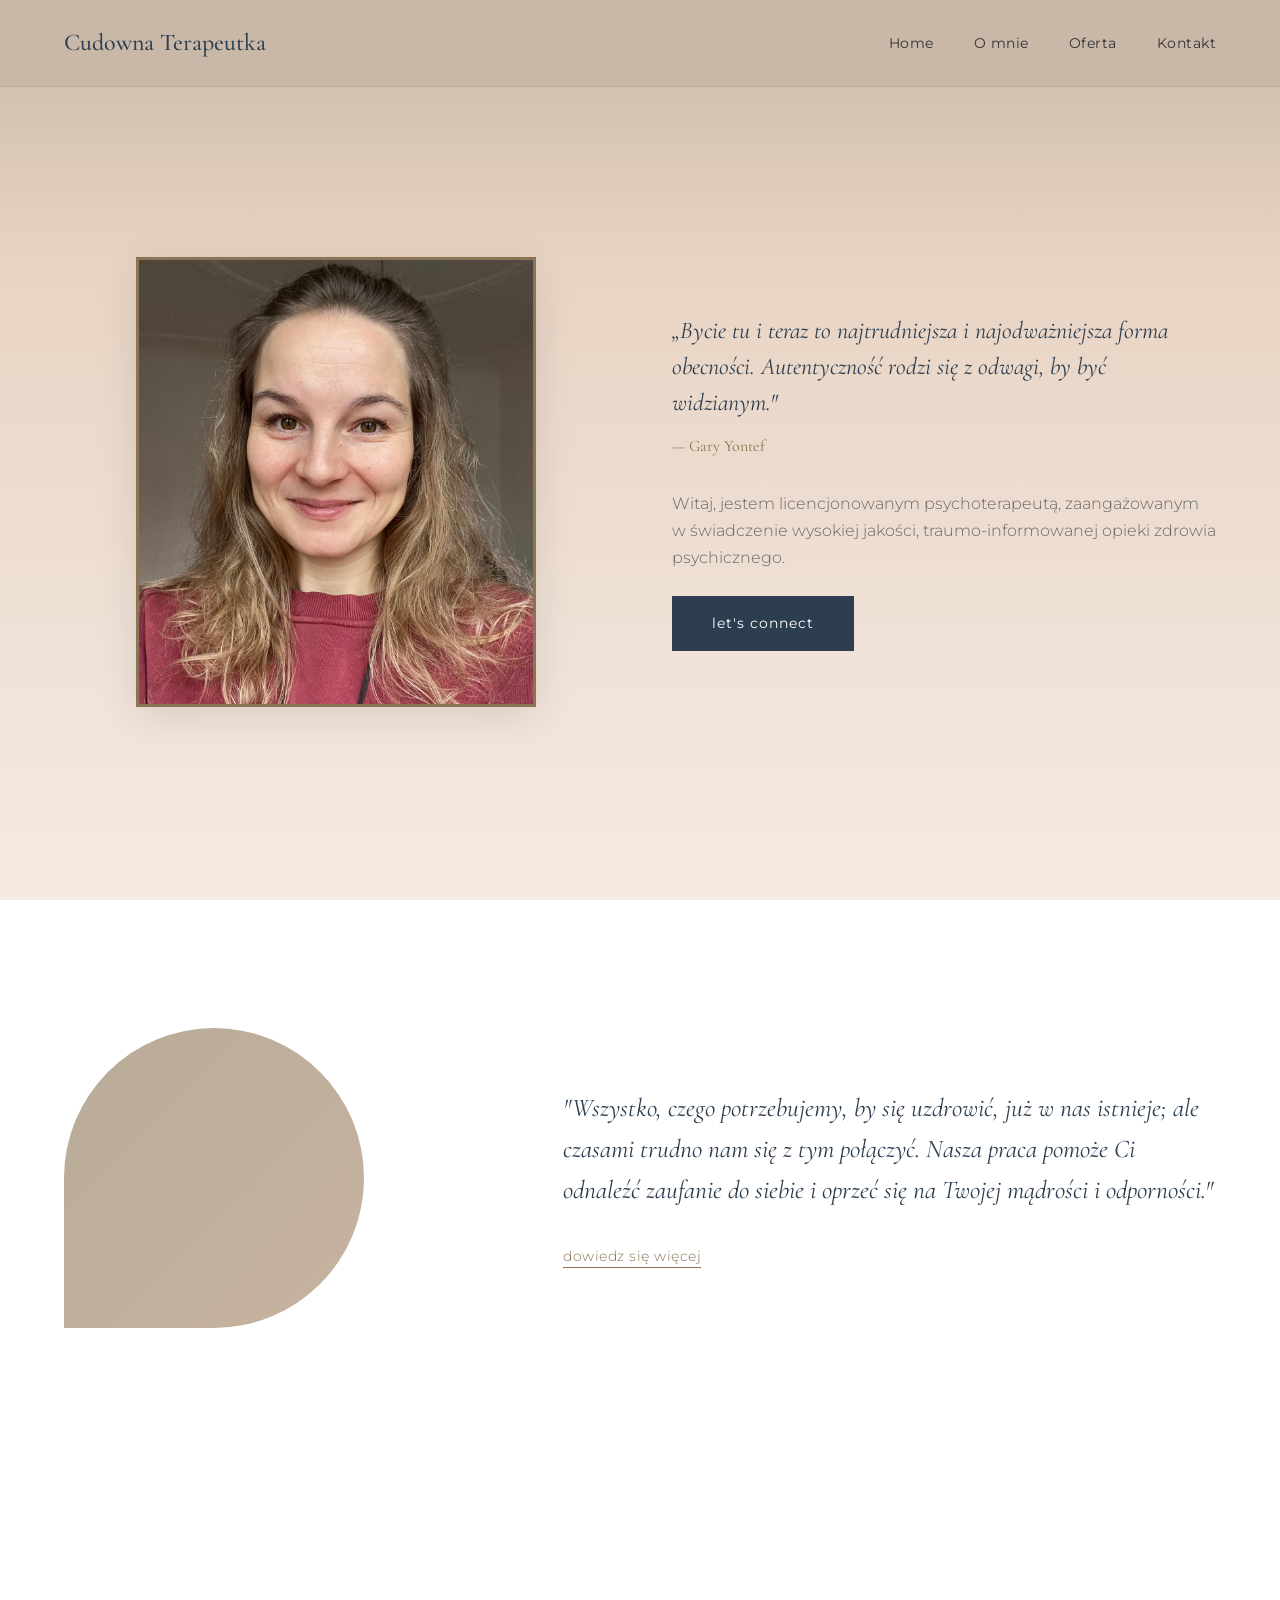
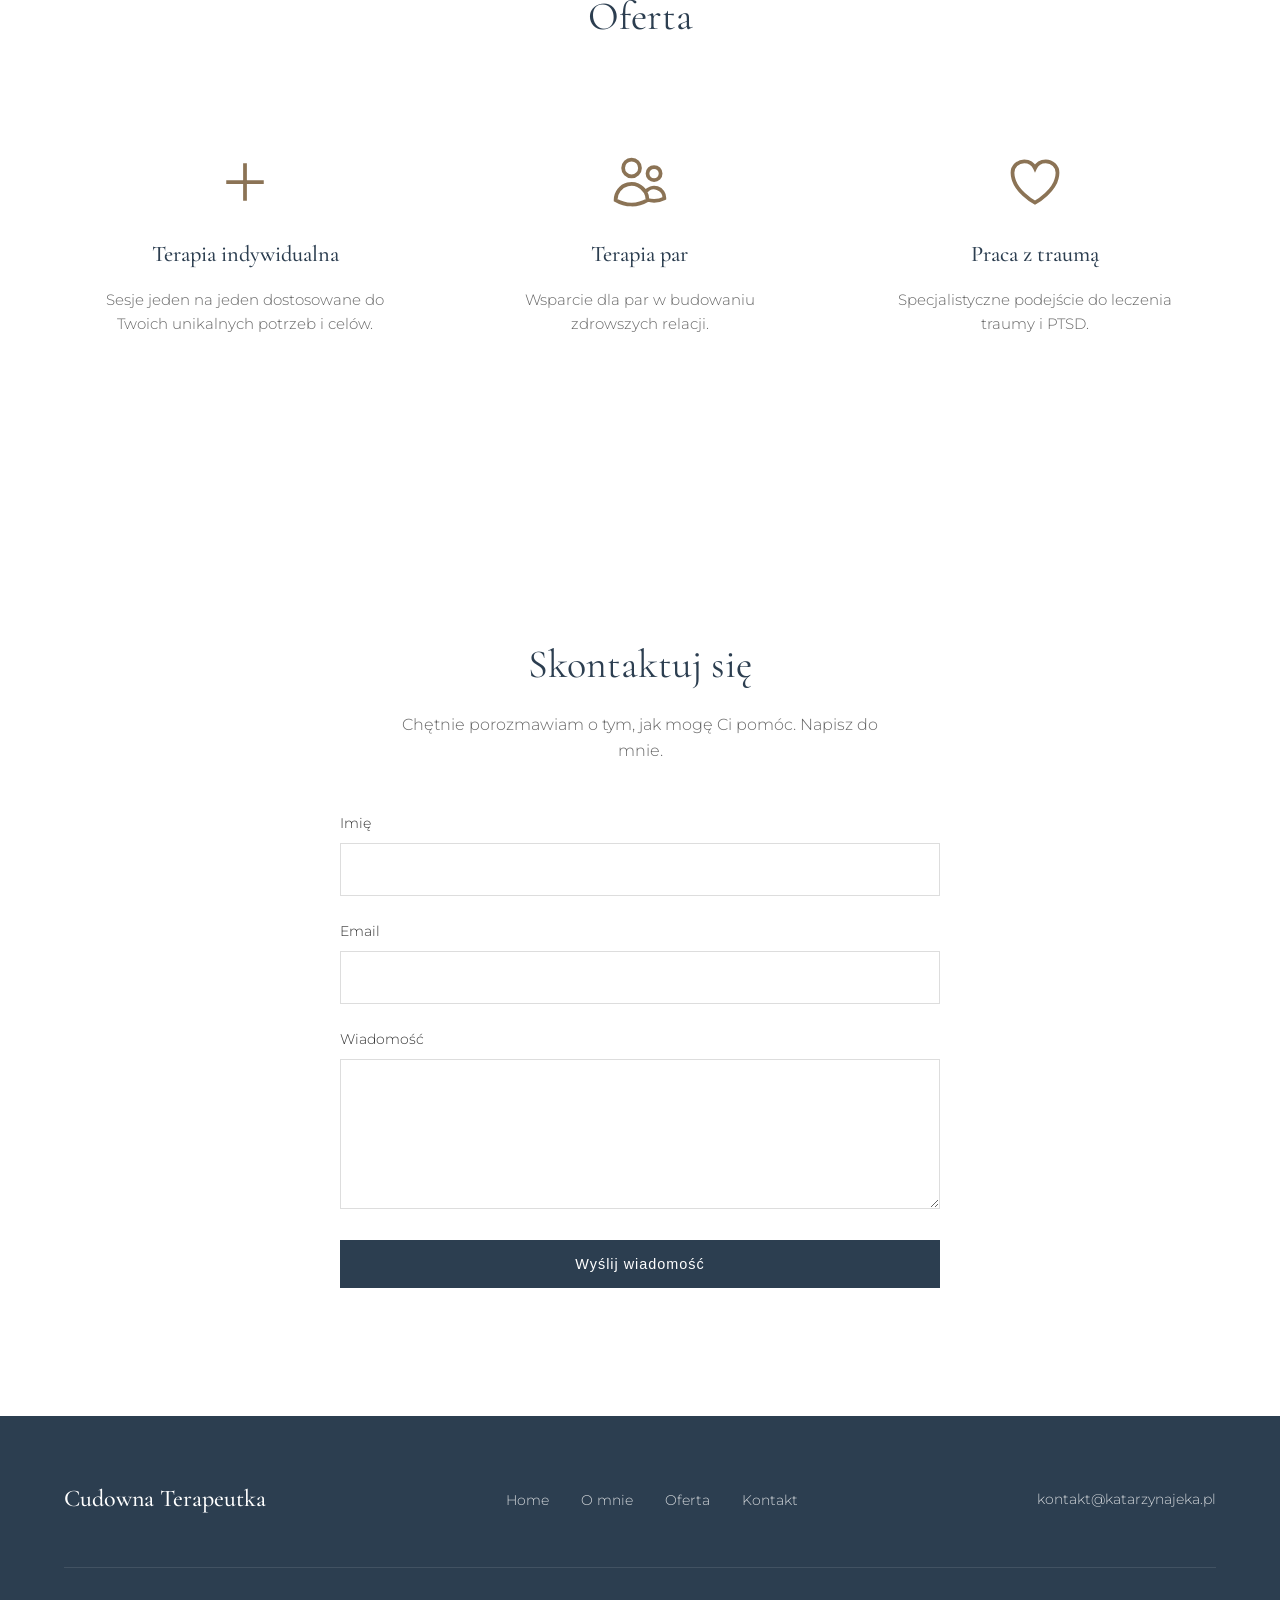
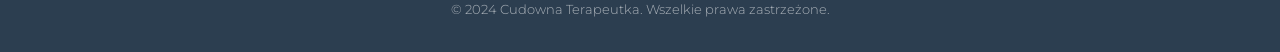
==== index.html @ afcb464c "Initial commit: strona wizytówka Katarzyna Jeka Co-Authored-By: Claude Opus 4.7 (1M context) <norepl" ====
<!DOCTYPE html>
<html lang="pl">
<head>
    <meta charset="UTF-8">
    <meta name="viewport" content="width=device-width, initial-scale=1.0">
    <title>Cudowna Terapeutka</title>
    <link rel="stylesheet" href="style.css">
    <link rel="preconnect" href="https://fonts.googleapis.com">
    <link rel="preconnect" href="https://fonts.gstatic.com" crossorigin>
    <link href="https://fonts.googleapis.com/css2?family=Cormorant+Garamond:wght@400;500;600&family=Montserrat:wght@300;400;500&display=swap" rel="stylesheet">
</head>
<body>
    <header>
        <nav>
            <div class="logo">Cudowna Terapeutka</div>
            <ul class="nav-links">
                <li><a href="#home">Home</a></li>
                <li><a href="#about">O mnie</a></li>
                <li><a href="#offerings">Oferta</a></li>
                <li><a href="#contact">Kontakt</a></li>
            </ul>
        </nav>
    </header>

    <main>
        <section id="home" class="hero">
            <div class="hero-content">
                <blockquote class="hero-quote">
                    „Bycie tu i teraz to najtrudniejsza i najodważniejsza forma obecności. Autentyczność rodzi się z odwagi, by być widzianym."
                    <cite>— Gary Yontef</cite>
                </blockquote>
                <div class="hero-about">
                    <p>Witaj, jestem licencjonowanym psychoterapeutą, zaangażowanym w świadczenie wysokiej jakości, traumo-informowanej opieki zdrowia psychicznego.</p>
                    <a href="#contact" class="btn">let's connect</a>
                </div>
            </div>
            <div class="hero-image">
                <img src="profile.jpg" alt="Cudowna Terapeutka">
            </div>
        </section>

        <section id="about" class="about">
            <div class="about-shape"></div>
            <div class="about-content">
                <blockquote>
                    "Wszystko, czego potrzebujemy, by się uzdrowić, już w nas istnieje; ale czasami trudno nam się z tym połączyć. Nasza praca pomoże Ci odnaleźć zaufanie do siebie i oprzeć się na Twojej mądrości i odporności."
                </blockquote>
                <a href="#contact" class="link-more">dowiedz się więcej</a>
            </div>
        </section>

        <section id="offerings" class="offerings">
            <h2>Oferta</h2>
            <div class="offerings-grid">
                <div class="offering-card">
                    <div class="offering-icon">
                        <svg viewBox="0 0 24 24" fill="none" stroke="currentColor" stroke-width="1.5">
                            <path d="M12 4.5v15m7.5-7.5h-15"/>
                        </svg>
                    </div>
                    <h3>Terapia indywidualna</h3>
                    <p>Sesje jeden na jeden dostosowane do Twoich unikalnych potrzeb i celów.</p>
                </div>
                <div class="offering-card">
                    <div class="offering-icon">
                        <svg viewBox="0 0 24 24" fill="none" stroke="currentColor" stroke-width="1.5">
                            <path d="M15 19.128a9.38 9.38 0 002.625.372 9.337 9.337 0 004.121-.952 4.125 4.125 0 00-7.533-2.493M15 19.128v-.003c0-1.113-.285-2.16-.786-3.07M15 19.128v.106A12.318 12.318 0 018.624 21c-2.331 0-4.512-.645-6.374-1.766l-.001-.109a6.375 6.375 0 0111.964-3.07M12 6.375a3.375 3.375 0 11-6.75 0 3.375 3.375 0 016.75 0zm8.25 2.25a2.625 2.625 0 11-5.25 0 2.625 2.625 0 015.25 0z"/>
                        </svg>
                    </div>
                    <h3>Terapia par</h3>
                    <p>Wsparcie dla par w budowaniu zdrowszych relacji.</p>
                </div>
                <div class="offering-card">
                    <div class="offering-icon">
                        <svg viewBox="0 0 24 24" fill="none" stroke="currentColor" stroke-width="1.5">
                            <path d="M21 8.25c0-2.485-2.099-4.5-4.688-4.5-1.935 0-3.597 1.126-4.312 2.733-.715-1.607-2.377-2.733-4.313-2.733C5.1 3.75 3 5.765 3 8.25c0 7.22 9 12 9 12s9-4.78 9-12z"/>
                        </svg>
                    </div>
                    <h3>Praca z traumą</h3>
                    <p>Specjalistyczne podejście do leczenia traumy i PTSD.</p>
                </div>
            </div>
        </section>

        <section id="contact" class="contact">
            <h2>Skontaktuj się</h2>
            <p class="contact-intro">Chętnie porozmawiam o tym, jak mogę Ci pomóc. Napisz do mnie.</p>
            <form action="https://formsubmit.co/kontakt@katarzynajeka.pl" method="POST" class="contact-form">
                <input type="hidden" name="_next" value="https://katarzynajeka.pl/thanks.html">
                <input type="hidden" name="_subject" value="Nowa wiadomość z formularza kontaktowego">
                <input type="hidden" name="_captcha" value="false">
                <div class="form-group">
                    <label for="name">Imię</label>
                    <input type="text" id="name" name="name" required>
                </div>
                <div class="form-group">
                    <label for="email">Email</label>
                    <input type="email" id="email" name="email" required>
                </div>
                <div class="form-group">
                    <label for="message">Wiadomość</label>
                    <textarea id="message" name="message" rows="6" required></textarea>
                </div>
                <button type="submit" class="btn">Wyślij wiadomość</button>
            </form>
        </section>
    </main>

    <footer>
        <div class="footer-content">
            <div class="footer-logo">Cudowna Terapeutka</div>
            <ul class="footer-links">
                <li><a href="#home">Home</a></li>
                <li><a href="#about">O mnie</a></li>
                <li><a href="#offerings">Oferta</a></li>
                <li><a href="#contact">Kontakt</a></li>
            </ul>
            <p class="footer-email">kontakt@katarzynajeka.pl</p>
        </div>
        <p class="copyright">&copy; 2024 Cudowna Terapeutka. Wszelkie prawa zastrzeżone.</p>
    </footer>

    <script>
        // Smooth scroll for navigation links
        document.querySelectorAll('a[href^="#"]').forEach(anchor => {
            anchor.addEventListener('click', function (e) {
                e.preventDefault();
                const target = document.querySelector(this.getAttribute('href'));
                if (target) {
                    target.scrollIntoView({
                        behavior: 'smooth'
                    });
                }
            });
        });

    </script>
</body>
</html>
---- style.css ----
* {
    margin: 0;
    padding: 0;
    box-sizing: border-box;
}

:root {
    --color-primary: #2c3e50;
    --color-secondary: #8b7355;
    --color-bg: transparent;
    --color-bg-alt: rgba(255,255,255,0.3);
    --color-text: #333;
    --color-text-light: #666;
    --font-heading: 'Cormorant Garamond', serif;
    --font-body: 'Montserrat', sans-serif;
}

html {
    scroll-behavior: smooth;
}

body {
    font-family: var(--font-body);
    font-weight: 300;
    color: var(--color-text);
    background: linear-gradient(to bottom, #c9b8a8 0%, #e8d4c4 30%, #f5ebe3 100%);
    background-attachment: fixed;
    line-height: 1.6;
}

/* Header & Navigation */
header {
    position: fixed;
    top: 0;
    left: 0;
    right: 0;
    background: rgba(201, 184, 168, 0.95);
    backdrop-filter: blur(10px);
    z-index: 1000;
    padding: 1.5rem 5vw;
    border-bottom: 1px solid rgba(0,0,0,0.05);
}

nav {
    display: flex;
    justify-content: space-between;
    align-items: center;
    max-width: 1400px;
    margin: 0 auto;
}

.logo {
    font-family: var(--font-heading);
    font-size: 1.5rem;
    font-weight: 500;
    color: var(--color-primary);
}

.nav-links {
    display: flex;
    list-style: none;
    gap: 2.5rem;
}

.nav-links a {
    text-decoration: none;
    color: var(--color-text);
    font-size: 0.9rem;
    font-weight: 400;
    letter-spacing: 0.5px;
    transition: color 0.3s ease;
}

.nav-links a:hover {
    color: var(--color-secondary);
}

/* Hero Section */
.hero {
    min-height: 100vh;
    display: grid;
    grid-template-columns: 1fr 1fr;
    gap: 4rem;
    align-items: center;
    padding: 8rem 5vw 4rem;
    max-width: 1400px;
    margin: 0 auto;
}

.hero-content {
    display: flex;
    flex-direction: column;
    gap: 2rem;
}

.hero-quote {
    font-family: var(--font-heading);
    font-size: 1.5rem;
    font-weight: 400;
    font-style: italic;
    line-height: 1.5;
    color: var(--color-primary);
}

.hero-quote cite {
    display: block;
    margin-top: 0.8rem;
    font-size: 1rem;
    font-style: normal;
    color: var(--color-secondary);
}

.hero-about p {
    font-size: 1rem;
    line-height: 1.7;
    color: var(--color-text-light);
    margin-bottom: 1.5rem;
}

.btn {
    display: inline-block;
    padding: 1rem 2.5rem;
    background: var(--color-primary);
    color: white;
    text-decoration: none;
    font-size: 0.9rem;
    font-weight: 400;
    letter-spacing: 1px;
    border: none;
    cursor: pointer;
    transition: background 0.3s ease, transform 0.3s ease;
}

.btn:hover {
    background: var(--color-secondary);
    transform: translateY(-2px);
}

.hero-image {
    display: flex;
    justify-content: center;
    align-items: center;
    order: -1;
}

.hero-image img {
    width: 100%;
    max-width: 400px;
    height: 450px;
    object-fit: cover;
    object-position: top;
    border: 3px solid var(--color-secondary);
    box-shadow: 0 10px 40px rgba(0,0,0,0.1);
}


/* About Section */
.about {
    background: var(--color-bg-alt);
    padding: 8rem 5vw;
    display: grid;
    grid-template-columns: 1fr 1.5fr;
    gap: 4rem;
    align-items: center;
    max-width: 1400px;
    margin: 0 auto;
}

.about-shape {
    width: 100%;
    max-width: 300px;
    aspect-ratio: 1;
    background: linear-gradient(135deg, var(--color-secondary) 0%, #a08060 100%);
    border-radius: 50% 50% 50% 0;
    opacity: 0.6;
}

.about-content blockquote {
    font-family: var(--font-heading);
    font-size: 1.6rem;
    font-weight: 400;
    font-style: italic;
    line-height: 1.6;
    color: var(--color-primary);
    margin-bottom: 2rem;
}

.about-content blockquote cite {
    display: block;
    margin-top: 1rem;
    font-size: 1rem;
    font-style: normal;
    color: var(--color-secondary);
}

.link-more {
    color: var(--color-secondary);
    text-decoration: none;
    font-size: 0.9rem;
    letter-spacing: 0.5px;
    border-bottom: 1px solid var(--color-secondary);
    padding-bottom: 2px;
    transition: color 0.3s ease;
}

.link-more:hover {
    color: var(--color-primary);
    border-color: var(--color-primary);
}

/* Offerings Section */
.offerings {
    padding: 8rem 5vw;
    max-width: 1400px;
    margin: 0 auto;
}

.offerings h2 {
    font-family: var(--font-heading);
    font-size: 2.5rem;
    font-weight: 400;
    text-align: center;
    margin-bottom: 4rem;
    color: var(--color-primary);
}

.offerings-grid {
    display: grid;
    grid-template-columns: repeat(3, 1fr);
    gap: 2rem;
}

.offering-card {
    background: var(--color-bg-alt);
    padding: 2.5rem;
    text-align: center;
    transition: transform 0.3s ease;
}

.offering-card:hover {
    transform: translateY(-5px);
}

.offering-icon {
    width: 60px;
    height: 60px;
    margin: 0 auto 1.5rem;
    color: var(--color-secondary);
}

.offering-icon svg {
    width: 100%;
    height: 100%;
}

.offering-card h3 {
    font-family: var(--font-heading);
    font-size: 1.4rem;
    font-weight: 500;
    margin-bottom: 1rem;
    color: var(--color-primary);
}

.offering-card p {
    color: var(--color-text-light);
    font-size: 0.95rem;
}

/* Contact Section */
.contact {
    background: var(--color-bg-alt);
    padding: 8rem 5vw;
}

.contact h2 {
    font-family: var(--font-heading);
    font-size: 2.5rem;
    font-weight: 400;
    text-align: center;
    margin-bottom: 1rem;
    color: var(--color-primary);
}

.contact-intro {
    text-align: center;
    color: var(--color-text-light);
    margin-bottom: 3rem;
    max-width: 500px;
    margin-left: auto;
    margin-right: auto;
}

.contact-form {
    max-width: 600px;
    margin: 0 auto;
}

.form-group {
    margin-bottom: 1.5rem;
}

.form-group label {
    display: block;
    margin-bottom: 0.5rem;
    font-size: 0.9rem;
    color: var(--color-text);
}

.form-group input,
.form-group textarea {
    width: 100%;
    padding: 1rem;
    border: 1px solid #ddd;
    font-family: var(--font-body);
    font-size: 1rem;
    background: white;
    transition: border-color 0.3s ease;
}

.form-group input:focus,
.form-group textarea:focus {
    outline: none;
    border-color: var(--color-secondary);
}

.form-group textarea {
    resize: vertical;
    min-height: 150px;
}

.contact-form .btn {
    width: 100%;
    text-align: center;
}

/* Footer */
footer {
    background: var(--color-primary);
    color: white;
    padding: 4rem 5vw 2rem;
}

.footer-content {
    max-width: 1400px;
    margin: 0 auto;
    display: flex;
    justify-content: space-between;
    align-items: center;
    flex-wrap: wrap;
    gap: 2rem;
    margin-bottom: 3rem;
}

.footer-logo {
    font-family: var(--font-heading);
    font-size: 1.5rem;
    font-weight: 500;
}

.footer-links {
    display: flex;
    list-style: none;
    gap: 2rem;
}

.footer-links a {
    color: rgba(255,255,255,0.8);
    text-decoration: none;
    font-size: 0.9rem;
    transition: color 0.3s ease;
}

.footer-links a:hover {
    color: white;
}

.footer-email {
    color: rgba(255,255,255,0.8);
    font-size: 0.9rem;
}

.copyright {
    text-align: center;
    color: rgba(255,255,255,0.6);
    font-size: 0.8rem;
    padding-top: 2rem;
    border-top: 1px solid rgba(255,255,255,0.1);
}

/* Responsive Design */
@media (max-width: 968px) {
    .hero {
        grid-template-columns: 1fr;
        text-align: center;
        padding-top: 10rem;
    }

    .hero-image img {
        max-width: 300px;
    }

    .about {
        grid-template-columns: 1fr;
        text-align: center;
    }

    .about-shape {
        margin: 0 auto;
        max-width: 200px;
    }

    .offerings-grid {
        grid-template-columns: 1fr;
        max-width: 400px;
        margin: 0 auto;
    }
}

@media (max-width: 768px) {
    .nav-links {
        display: none;
    }

    .hero-content h1 {
        font-size: 1.8rem;
    }

    .about-content blockquote {
        font-size: 1.4rem;
    }

    .footer-content {
        flex-direction: column;
        text-align: center;
    }

    .footer-links {
        flex-wrap: wrap;
        justify-content: center;
    }
}
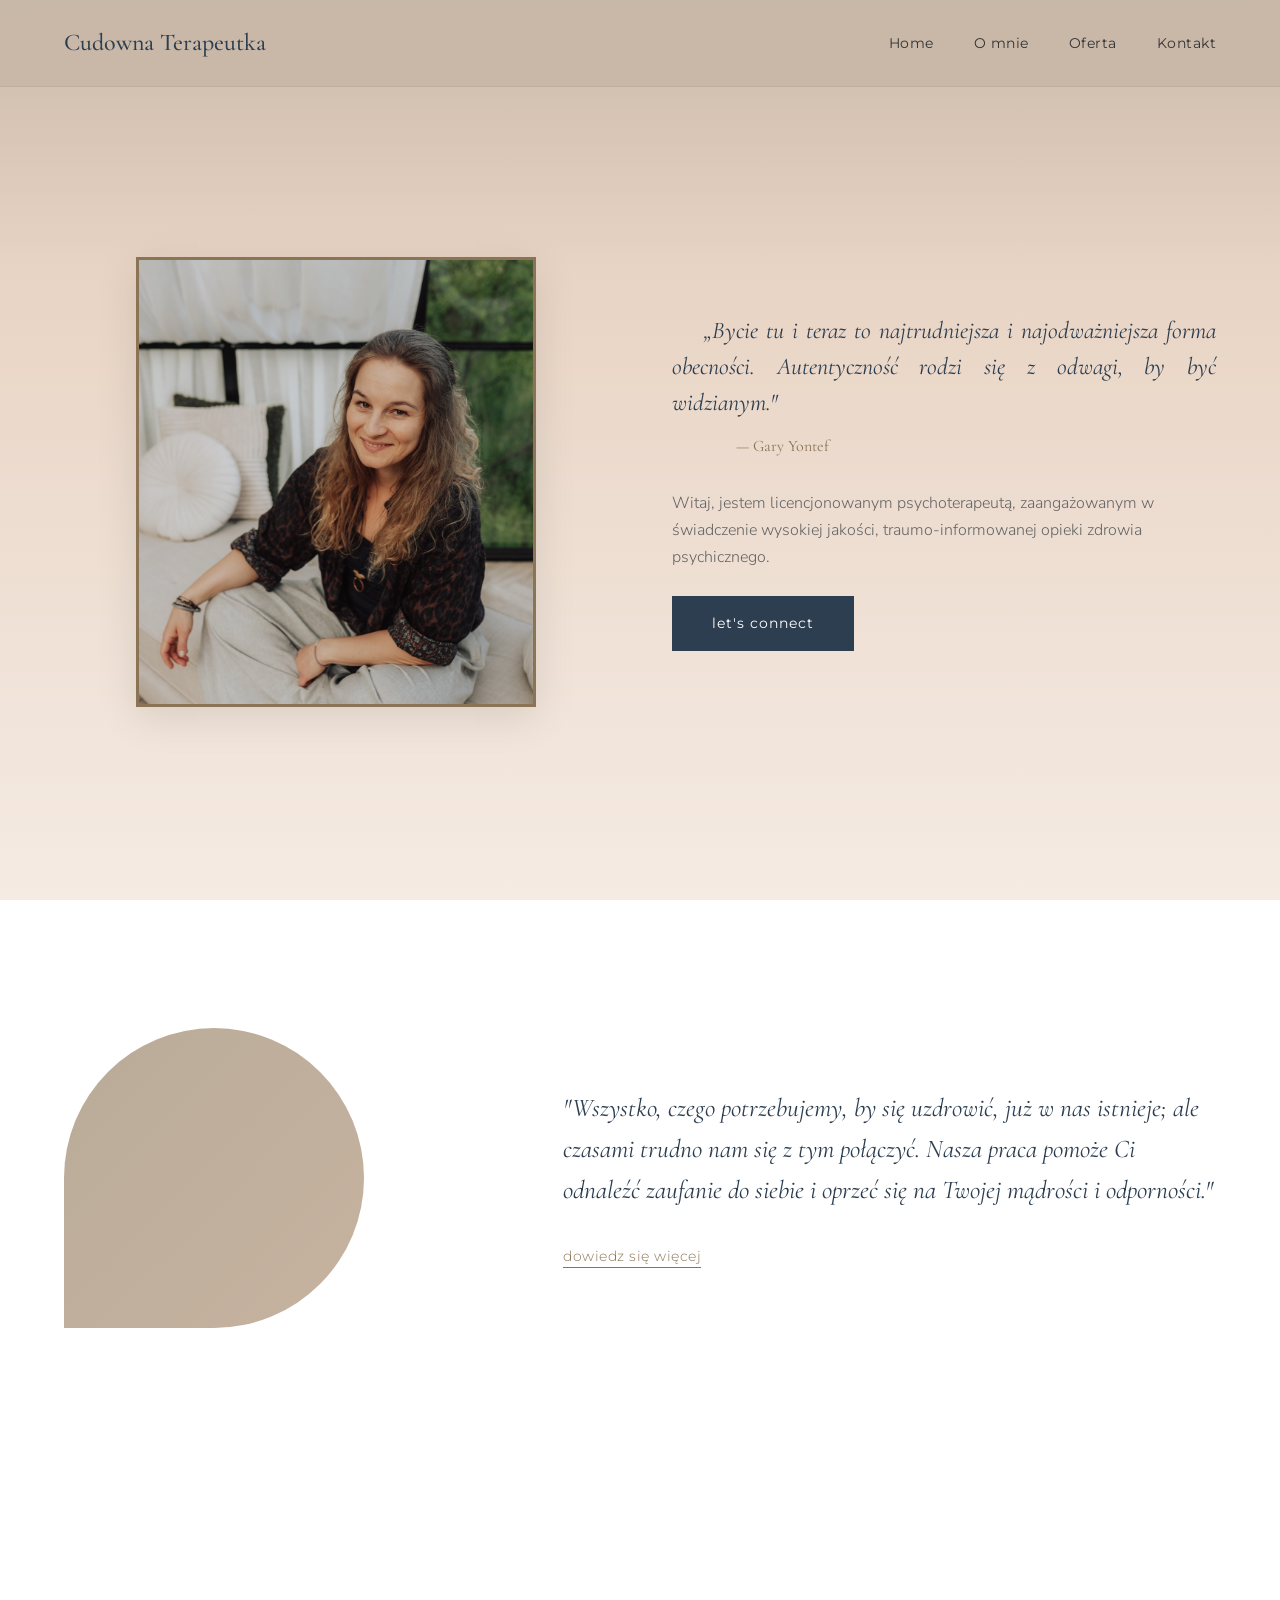
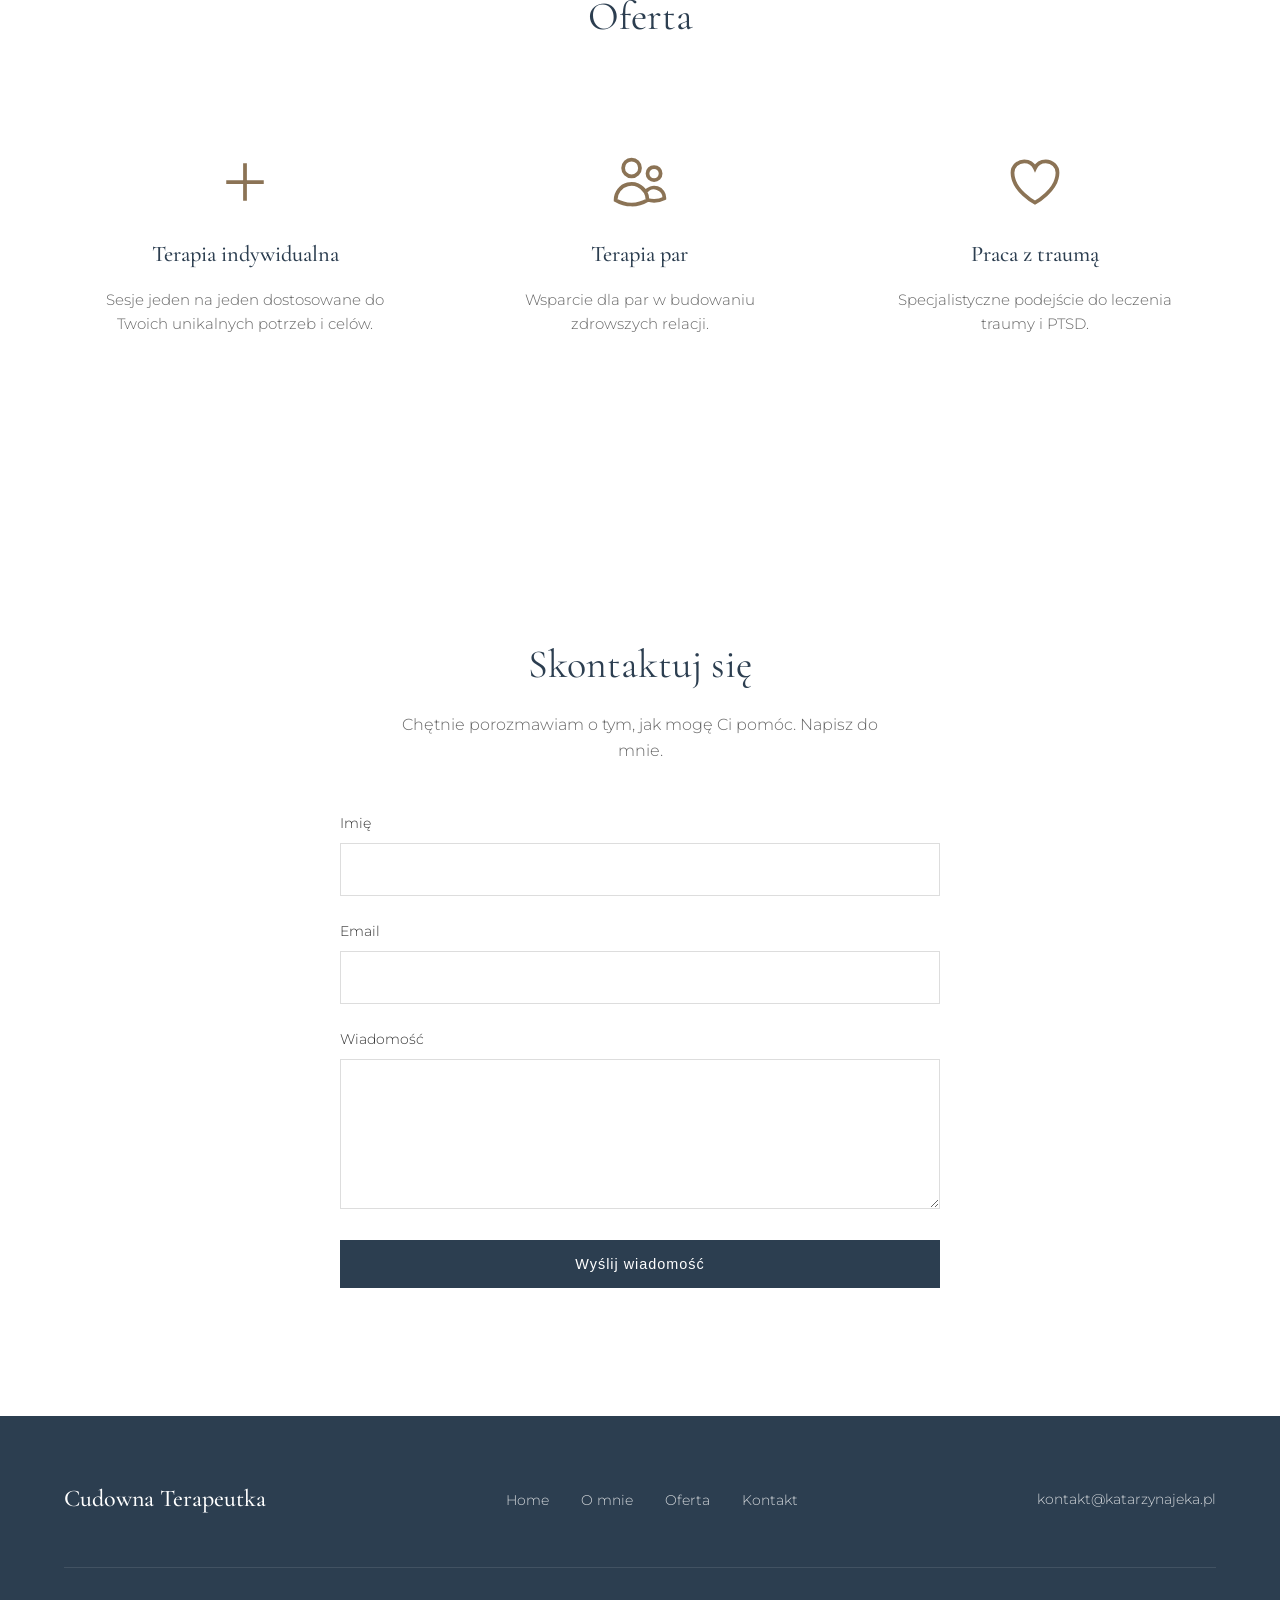
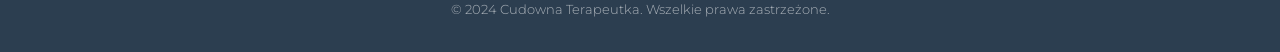
==== commit 1acf0992: "Nowe zdjęcie profilowe, stylowanie cytatu hero i font powitania - Wymieniono profile.jpg na nową, zo" ====
--- a/index.html
+++ b/index.html
@@ -7,7 +7,7 @@
     <link rel="stylesheet" href="style.css">
     <link rel="preconnect" href="https://fonts.googleapis.com">
     <link rel="preconnect" href="https://fonts.gstatic.com" crossorigin>
-    <link href="https://fonts.googleapis.com/css2?family=Cormorant+Garamond:wght@400;500;600&family=Montserrat:wght@300;400;500&display=swap" rel="stylesheet">
+    <link href="https://fonts.googleapis.com/css2?family=Cormorant+Garamond:wght@400;500;600&family=Montserrat:wght@300;400;500&family=Nunito+Sans:wght@300;400;500&display=swap" rel="stylesheet">
 </head>
 <body>
     <header>
--- a/style.css
+++ b/style.css
@@ -100,6 +100,8 @@
     font-style: italic;
     line-height: 1.5;
     color: var(--color-primary);
+    text-align: justify;
+    text-indent: 2rem;
 }
 
 .hero-quote cite {
@@ -108,9 +110,11 @@
     font-size: 1rem;
     font-style: normal;
     color: var(--color-secondary);
+    text-indent: 4rem;
 }
 
 .hero-about p {
+    font-family: 'Nunito Sans', sans-serif;
     font-size: 1rem;
     line-height: 1.7;
     color: var(--color-text-light);
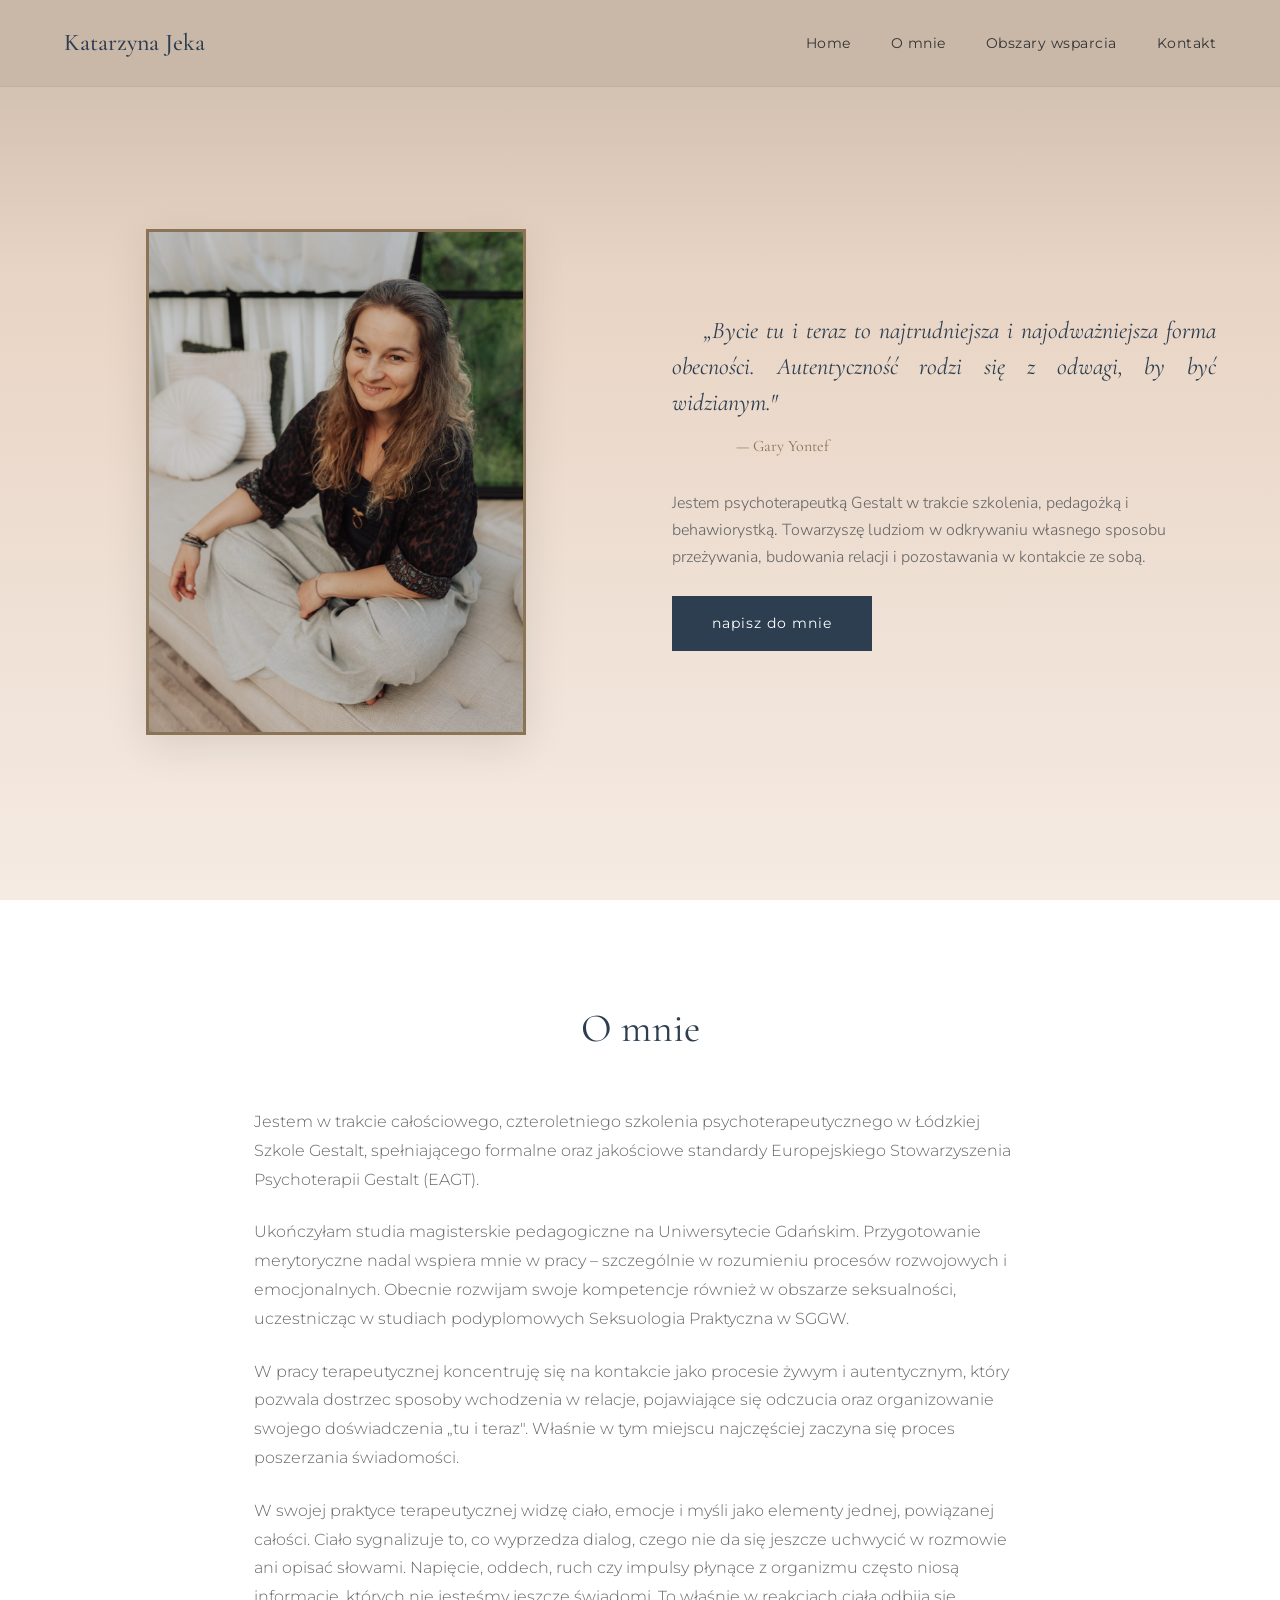
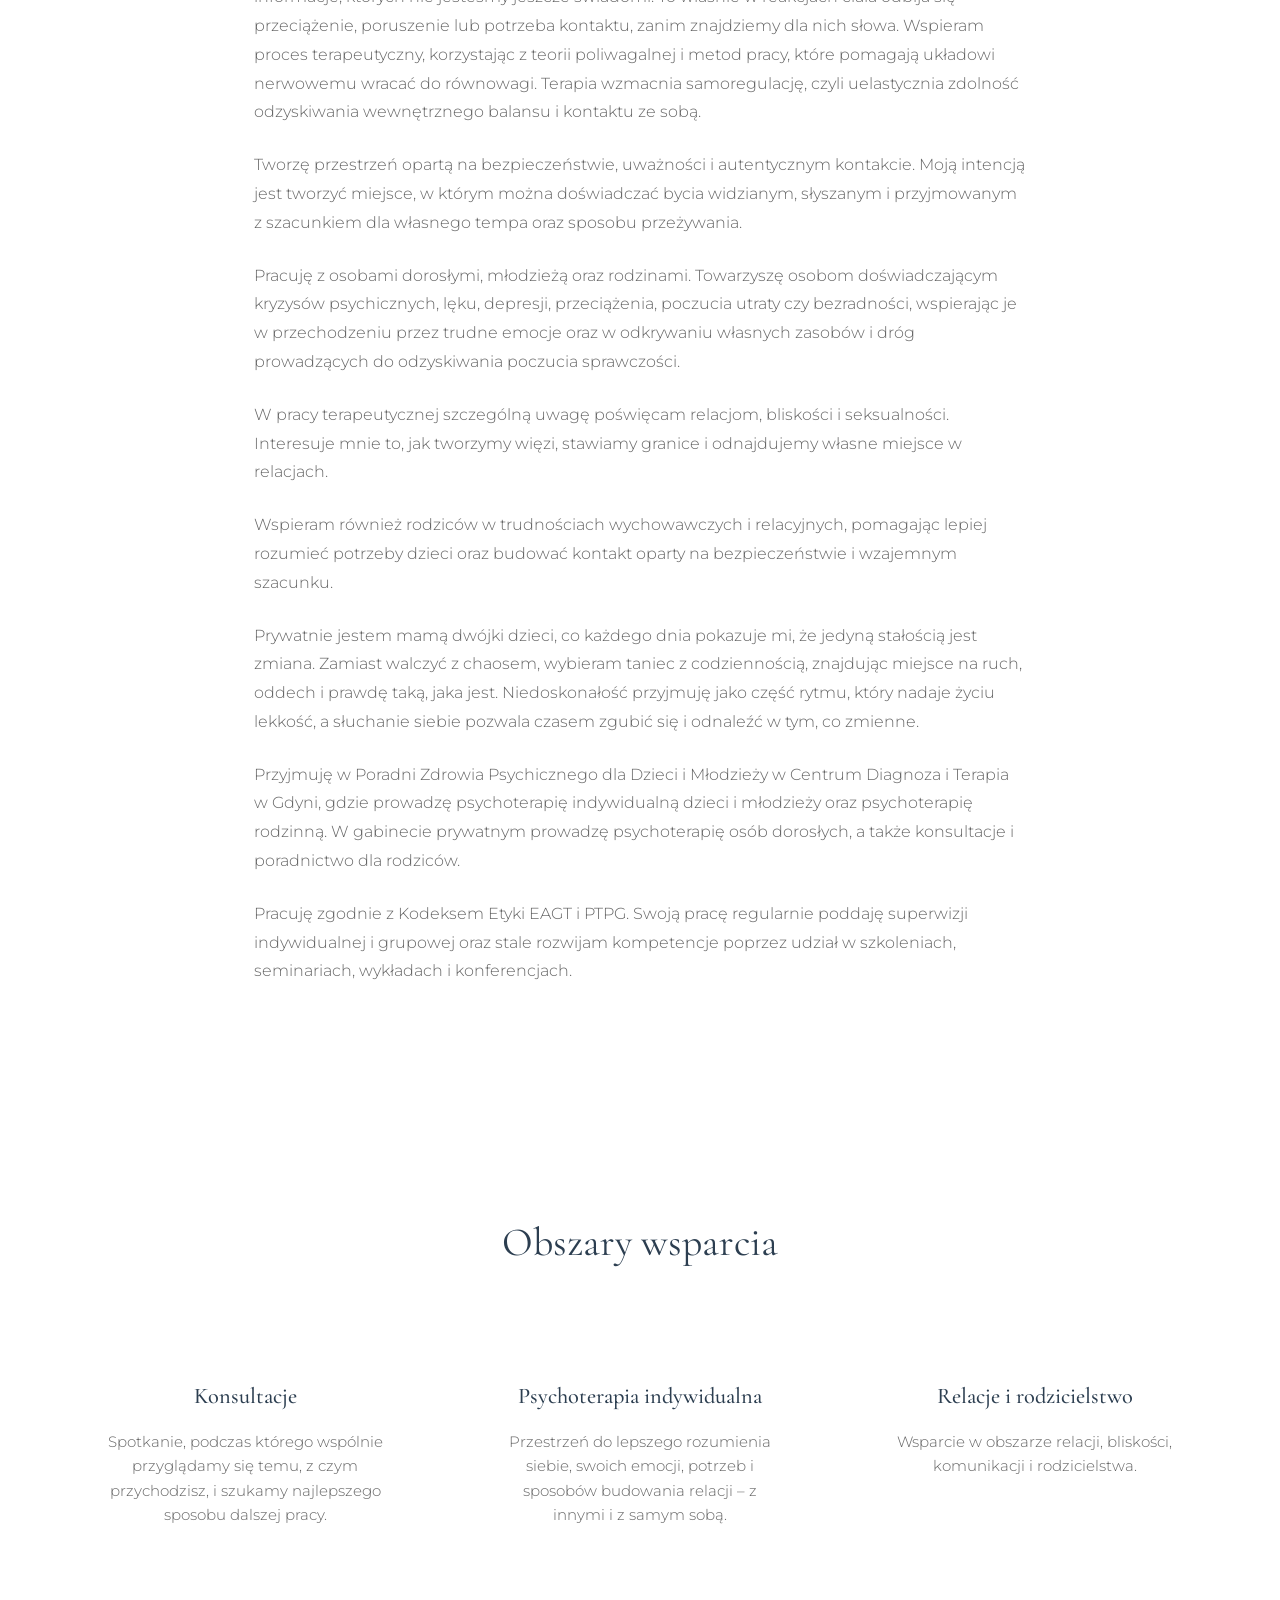
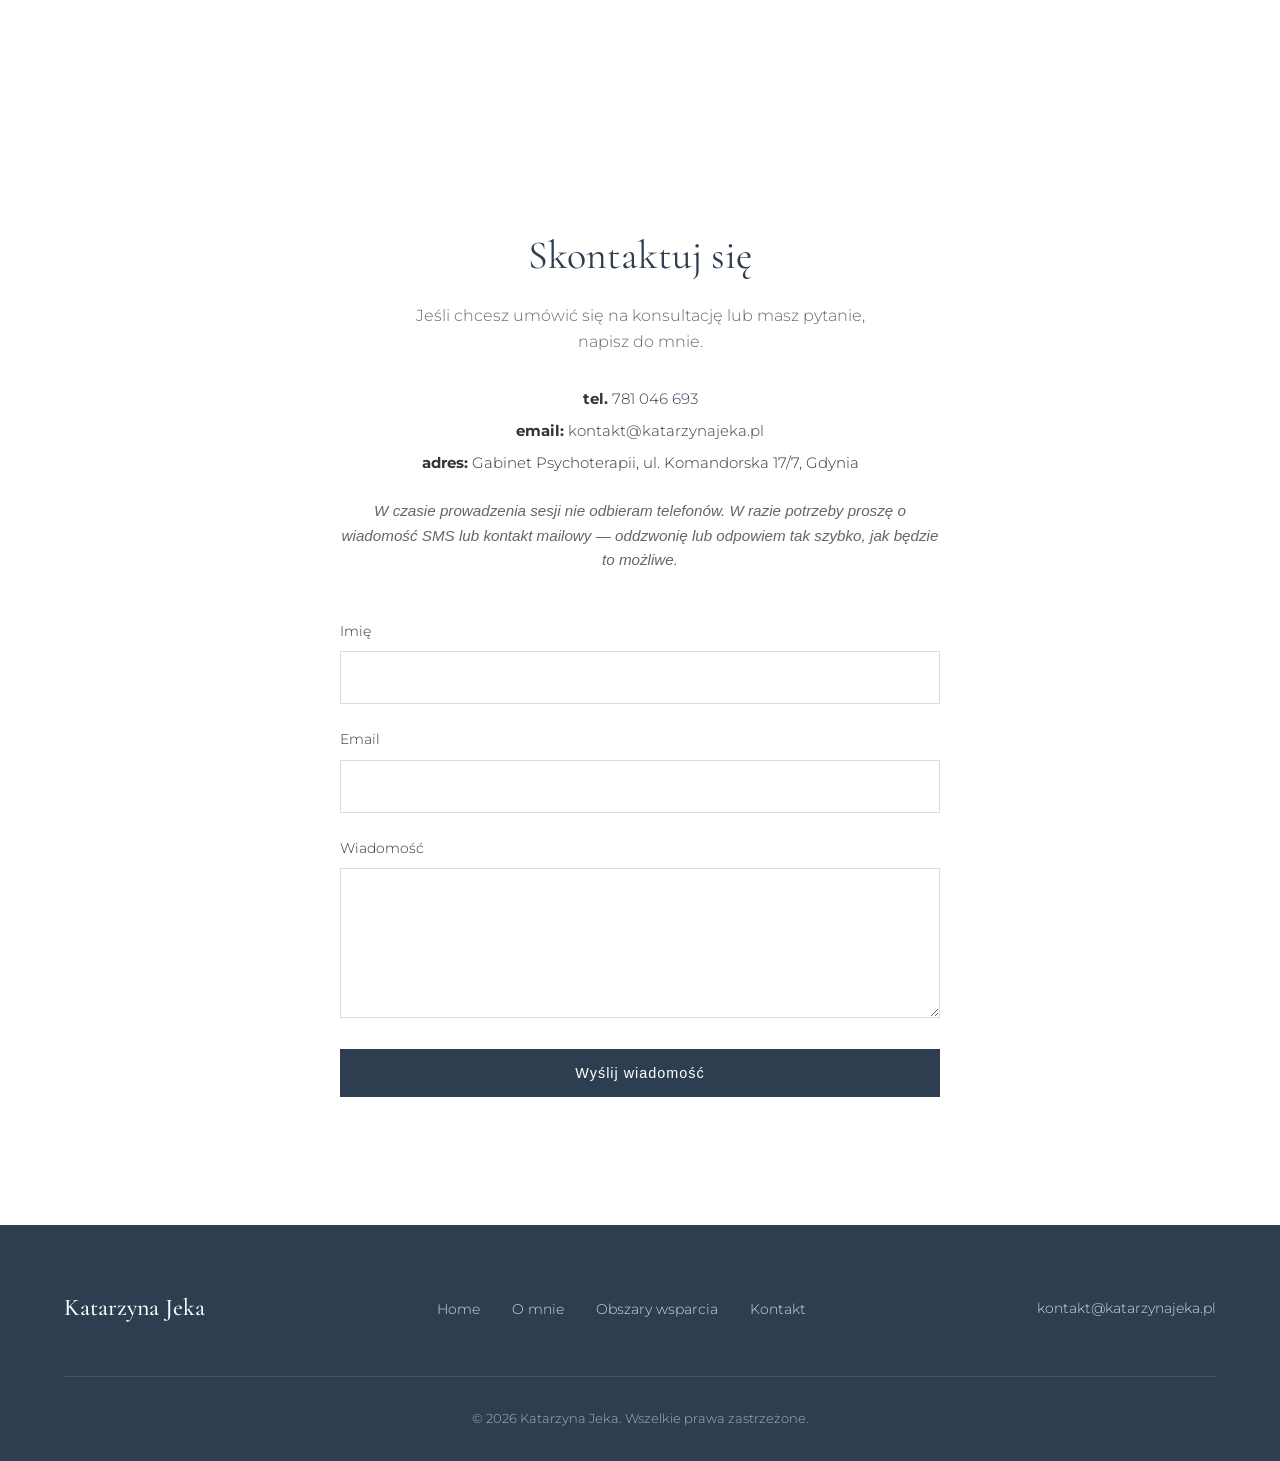
==== commit e70ea3af: "Treści i struktura wg uwag Kasi - Rebranding: "Cudowna Terapeutka" → "Katarzyna Jeka" (tytuł, logo, " ====
--- a/index.html
+++ b/index.html
@@ -3,7 +3,7 @@
 <head>
     <meta charset="UTF-8">
     <meta name="viewport" content="width=device-width, initial-scale=1.0">
-    <title>Cudowna Terapeutka</title>
+    <title>Katarzyna Jeka</title>
     <link rel="stylesheet" href="style.css">
     <link rel="preconnect" href="https://fonts.googleapis.com">
     <link rel="preconnect" href="https://fonts.gstatic.com" crossorigin>
@@ -12,11 +12,11 @@
 <body>
     <header>
         <nav>
-            <div class="logo">Cudowna Terapeutka</div>
+            <div class="logo">Katarzyna Jeka</div>
             <ul class="nav-links">
                 <li><a href="#home">Home</a></li>
                 <li><a href="#about">O mnie</a></li>
-                <li><a href="#offerings">Oferta</a></li>
+                <li><a href="#offerings">Obszary wsparcia</a></li>
                 <li><a href="#contact">Kontakt</a></li>
             </ul>
         </nav>
@@ -30,61 +30,59 @@
                     <cite>— Gary Yontef</cite>
                 </blockquote>
                 <div class="hero-about">
-                    <p>Witaj, jestem licencjonowanym psychoterapeutą, zaangażowanym w świadczenie wysokiej jakości, traumo-informowanej opieki zdrowia psychicznego.</p>
-                    <a href="#contact" class="btn">let's connect</a>
+                    <p>Jestem psychoterapeutką Gestalt w trakcie szkolenia, pedagożką i behawiorystką. Towarzyszę ludziom w odkrywaniu własnego sposobu przeżywania, budowania relacji i pozostawania w kontakcie ze sobą.</p>
+                    <a href="#contact" class="btn">napisz do mnie</a>
                 </div>
             </div>
             <div class="hero-image">
-                <img src="profile.jpg" alt="Cudowna Terapeutka">
+                <img src="profile.jpg" alt="Katarzyna Jeka">
             </div>
         </section>
 
-        <section id="about" class="about">
-            <div class="about-shape"></div>
-            <div class="about-content">
-                <blockquote>
-                    "Wszystko, czego potrzebujemy, by się uzdrowić, już w nas istnieje; ale czasami trudno nam się z tym połączyć. Nasza praca pomoże Ci odnaleźć zaufanie do siebie i oprzeć się na Twojej mądrości i odporności."
-                </blockquote>
-                <a href="#contact" class="link-more">dowiedz się więcej</a>
+        <section id="about" class="qualifications">
+            <h2>O mnie</h2>
+            <div class="qualifications-content">
+                <p>Jestem w trakcie całościowego, czteroletniego szkolenia psychoterapeutycznego w Łódzkiej Szkole Gestalt, spełniającego formalne oraz jakościowe standardy Europejskiego Stowarzyszenia Psychoterapii Gestalt (EAGT).</p>
+                <p>Ukończyłam studia magisterskie pedagogiczne na Uniwersytecie Gdańskim. Przygotowanie merytoryczne nadal wspiera mnie w pracy – szczególnie w rozumieniu procesów rozwojowych i emocjonalnych. Obecnie rozwijam swoje kompetencje również w obszarze seksualności, uczestnicząc w studiach podyplomowych Seksuologia Praktyczna w SGGW.</p>
+                <p>W pracy terapeutycznej koncentruję się na kontakcie jako procesie żywym i autentycznym, który pozwala dostrzec sposoby wchodzenia w relacje, pojawiające się odczucia oraz organizowanie swojego doświadczenia „tu i teraz". Właśnie w tym miejscu najczęściej zaczyna się proces poszerzania świadomości.</p>
+                <p>W swojej praktyce terapeutycznej widzę ciało, emocje i myśli jako elementy jednej, powiązanej całości. Ciało sygnalizuje to, co wyprzedza dialog, czego nie da się jeszcze uchwycić w rozmowie ani opisać słowami. Napięcie, oddech, ruch czy impulsy płynące z organizmu często niosą informacje, których nie jesteśmy jeszcze świadomi. To właśnie w reakcjach ciała odbija się przeciążenie, poruszenie lub potrzeba kontaktu, zanim znajdziemy dla nich słowa. Wspieram proces terapeutyczny, korzystając z teorii poliwagalnej i metod pracy, które pomagają układowi nerwowemu wracać do równowagi. Terapia wzmacnia samoregulację, czyli uelastycznia zdolność odzyskiwania wewnętrznego balansu i kontaktu ze sobą.</p>
+                <p>Tworzę przestrzeń opartą na bezpieczeństwie, uważności i autentycznym kontakcie. Moją intencją jest tworzyć miejsce, w którym można doświadczać bycia widzianym, słyszanym i przyjmowanym z szacunkiem dla własnego tempa oraz sposobu przeżywania.</p>
+                <p>Pracuję z osobami dorosłymi, młodzieżą oraz rodzinami. Towarzyszę osobom doświadczającym kryzysów psychicznych, lęku, depresji, przeciążenia, poczucia utraty czy bezradności, wspierając je w przechodzeniu przez trudne emocje oraz w odkrywaniu własnych zasobów i dróg prowadzących do odzyskiwania poczucia sprawczości.</p>
+                <p>W pracy terapeutycznej szczególną uwagę poświęcam relacjom, bliskości i seksualności. Interesuje mnie to, jak tworzymy więzi, stawiamy granice i odnajdujemy własne miejsce w relacjach.</p>
+                <p>Wspieram również rodziców w trudnościach wychowawczych i relacyjnych, pomagając lepiej rozumieć potrzeby dzieci oraz budować kontakt oparty na bezpieczeństwie i wzajemnym szacunku.</p>
+                <p>Prywatnie jestem mamą dwójki dzieci, co każdego dnia pokazuje mi, że jedyną stałością jest zmiana. Zamiast walczyć z chaosem, wybieram taniec z codziennością, znajdując miejsce na ruch, oddech i prawdę taką, jaka jest. Niedoskonałość przyjmuję jako część rytmu, który nadaje życiu lekkość, a słuchanie siebie pozwala czasem zgubić się i odnaleźć w tym, co zmienne.</p>
+                <p>Przyjmuję w Poradni Zdrowia Psychicznego dla Dzieci i Młodzieży w Centrum Diagnoza i Terapia w Gdyni, gdzie prowadzę psychoterapię indywidualną dzieci i młodzieży oraz psychoterapię rodzinną. W gabinecie prywatnym prowadzę psychoterapię osób dorosłych, a także konsultacje i poradnictwo dla rodziców.</p>
+                <p>Pracuję zgodnie z Kodeksem Etyki EAGT i PTPG. Swoją pracę regularnie poddaję superwizji indywidualnej i grupowej oraz stale rozwijam kompetencje poprzez udział w szkoleniach, seminariach, wykładach i konferencjach.</p>
             </div>
         </section>
 
         <section id="offerings" class="offerings">
-            <h2>Oferta</h2>
+            <h2>Obszary wsparcia</h2>
             <div class="offerings-grid">
                 <div class="offering-card">
-                    <div class="offering-icon">
-                        <svg viewBox="0 0 24 24" fill="none" stroke="currentColor" stroke-width="1.5">
-                            <path d="M12 4.5v15m7.5-7.5h-15"/>
-                        </svg>
-                    </div>
-                    <h3>Terapia indywidualna</h3>
-                    <p>Sesje jeden na jeden dostosowane do Twoich unikalnych potrzeb i celów.</p>
+                    <h3>Konsultacje</h3>
+                    <p>Spotkanie, podczas którego wspólnie przyglądamy się temu, z czym przychodzisz, i szukamy najlepszego sposobu dalszej pracy.</p>
                 </div>
                 <div class="offering-card">
-                    <div class="offering-icon">
-                        <svg viewBox="0 0 24 24" fill="none" stroke="currentColor" stroke-width="1.5">
-                            <path d="M15 19.128a9.38 9.38 0 002.625.372 9.337 9.337 0 004.121-.952 4.125 4.125 0 00-7.533-2.493M15 19.128v-.003c0-1.113-.285-2.16-.786-3.07M15 19.128v.106A12.318 12.318 0 018.624 21c-2.331 0-4.512-.645-6.374-1.766l-.001-.109a6.375 6.375 0 0111.964-3.07M12 6.375a3.375 3.375 0 11-6.75 0 3.375 3.375 0 016.75 0zm8.25 2.25a2.625 2.625 0 11-5.25 0 2.625 2.625 0 015.25 0z"/>
-                        </svg>
-                    </div>
-                    <h3>Terapia par</h3>
-                    <p>Wsparcie dla par w budowaniu zdrowszych relacji.</p>
+                    <h3>Psychoterapia indywidualna</h3>
+                    <p>Przestrzeń do lepszego rozumienia siebie, swoich emocji, potrzeb i sposobów budowania relacji – z innymi i z samym sobą.</p>
                 </div>
                 <div class="offering-card">
-                    <div class="offering-icon">
-                        <svg viewBox="0 0 24 24" fill="none" stroke="currentColor" stroke-width="1.5">
-                            <path d="M21 8.25c0-2.485-2.099-4.5-4.688-4.5-1.935 0-3.597 1.126-4.312 2.733-.715-1.607-2.377-2.733-4.313-2.733C5.1 3.75 3 5.765 3 8.25c0 7.22 9 12 9 12s9-4.78 9-12z"/>
-                        </svg>
-                    </div>
-                    <h3>Praca z traumą</h3>
-                    <p>Specjalistyczne podejście do leczenia traumy i PTSD.</p>
+                    <h3>Relacje i rodzicielstwo</h3>
+                    <p>Wsparcie w obszarze relacji, bliskości, komunikacji i rodzicielstwa.</p>
                 </div>
             </div>
         </section>
 
         <section id="contact" class="contact">
             <h2>Skontaktuj się</h2>
-            <p class="contact-intro">Chętnie porozmawiam o tym, jak mogę Ci pomóc. Napisz do mnie.</p>
+            <p class="contact-intro">Jeśli chcesz umówić się na konsultację lub masz pytanie, napisz do mnie.</p>
+            <div class="contact-details">
+                <p><strong>tel.</strong> <a href="tel:+48781046693">781 046 693</a></p>
+                <p><strong>email:</strong> <a href="mailto:kontakt@katarzynajeka.pl">kontakt@katarzynajeka.pl</a></p>
+                <p><strong>adres:</strong> Gabinet Psychoterapii, ul. Komandorska 17/7, Gdynia</p>
+                <p class="contact-note">W czasie prowadzenia sesji nie odbieram telefonów. W razie potrzeby proszę o wiadomość SMS lub kontakt mailowy — oddzwonię lub odpowiem tak szybko, jak będzie to możliwe.</p>
+            </div>
             <form action="https://formsubmit.co/kontakt@katarzynajeka.pl" method="POST" class="contact-form">
                 <input type="hidden" name="_next" value="https://katarzynajeka.pl/thanks.html">
                 <input type="hidden" name="_subject" value="Nowa wiadomość z formularza kontaktowego">
@@ -108,16 +106,16 @@
 
     <footer>
         <div class="footer-content">
-            <div class="footer-logo">Cudowna Terapeutka</div>
+            <div class="footer-logo">Katarzyna Jeka</div>
             <ul class="footer-links">
                 <li><a href="#home">Home</a></li>
                 <li><a href="#about">O mnie</a></li>
-                <li><a href="#offerings">Oferta</a></li>
+                <li><a href="#offerings">Obszary wsparcia</a></li>
                 <li><a href="#contact">Kontakt</a></li>
             </ul>
             <p class="footer-email">kontakt@katarzynajeka.pl</p>
         </div>
-        <p class="copyright">&copy; 2024 Cudowna Terapeutka. Wszelkie prawa zastrzeżone.</p>
+        <p class="copyright">&copy; 2026 Katarzyna Jeka. Wszelkie prawa zastrzeżone.</p>
     </footer>
 
     <script>
--- a/style.css
+++ b/style.css
@@ -149,67 +149,41 @@
 
 .hero-image img {
     width: 100%;
-    max-width: 400px;
-    height: 450px;
+    max-width: 380px;
+    aspect-ratio: 3 / 4;
+    height: auto;
     object-fit: cover;
-    object-position: top;
+    object-position: center 30%;
     border: 3px solid var(--color-secondary);
     box-shadow: 0 10px 40px rgba(0,0,0,0.1);
 }
 
 
-/* About Section */
-.about {
-    background: var(--color-bg-alt);
-    padding: 8rem 5vw;
-    display: grid;
-    grid-template-columns: 1fr 1.5fr;
-    gap: 4rem;
-    align-items: center;
-    max-width: 1400px;
-    margin: 0 auto;
-}
-
-.about-shape {
-    width: 100%;
-    max-width: 300px;
-    aspect-ratio: 1;
-    background: linear-gradient(135deg, var(--color-secondary) 0%, #a08060 100%);
-    border-radius: 50% 50% 50% 0;
-    opacity: 0.6;
-}
-
-.about-content blockquote {
-    font-family: var(--font-heading);
-    font-size: 1.6rem;
-    font-weight: 400;
-    font-style: italic;
-    line-height: 1.6;
-    color: var(--color-primary);
-    margin-bottom: 2rem;
-}
-
-.about-content blockquote cite {
-    display: block;
-    margin-top: 1rem;
+/* Qualifications Section */
+.qualifications {
+    padding: 6rem 5vw;
+    max-width: 900px;
+    margin: 0 auto;
+}
+
+.qualifications h2 {
+    font-family: var(--font-heading);
+    font-size: 2.5rem;
+    font-weight: 400;
+    text-align: center;
+    margin-bottom: 3rem;
+    color: var(--color-primary);
+}
+
+.qualifications-content p {
+    color: var(--color-text-light);
     font-size: 1rem;
-    font-style: normal;
-    color: var(--color-secondary);
-}
-
-.link-more {
-    color: var(--color-secondary);
-    text-decoration: none;
-    font-size: 0.9rem;
-    letter-spacing: 0.5px;
-    border-bottom: 1px solid var(--color-secondary);
-    padding-bottom: 2px;
-    transition: color 0.3s ease;
-}
-
-.link-more:hover {
-    color: var(--color-primary);
-    border-color: var(--color-primary);
+    line-height: 1.8;
+    margin-bottom: 1.5rem;
+}
+
+.qualifications-content p:last-child {
+    margin-bottom: 0;
 }
 
 /* Offerings Section */
@@ -245,18 +219,6 @@
     transform: translateY(-5px);
 }
 
-.offering-icon {
-    width: 60px;
-    height: 60px;
-    margin: 0 auto 1.5rem;
-    color: var(--color-secondary);
-}
-
-.offering-icon svg {
-    width: 100%;
-    height: 100%;
-}
-
 .offering-card h3 {
     font-family: var(--font-heading);
     font-size: 1.4rem;
@@ -288,10 +250,41 @@
 .contact-intro {
     text-align: center;
     color: var(--color-text-light);
-    margin-bottom: 3rem;
+    margin-bottom: 2rem;
     max-width: 500px;
     margin-left: auto;
     margin-right: auto;
+}
+
+.contact-details {
+    max-width: 600px;
+    margin: 0 auto 3rem;
+    text-align: center;
+    color: var(--color-text);
+}
+
+.contact-details p {
+    margin-bottom: 0.5rem;
+    font-size: 0.95rem;
+    line-height: 1.6;
+}
+
+.contact-details a {
+    color: var(--color-primary);
+    text-decoration: none;
+    transition: color 0.3s ease;
+}
+
+.contact-details a:hover {
+    color: var(--color-secondary);
+}
+
+.contact-note {
+    margin-top: 1.5rem;
+    font-size: 0.85rem;
+    color: var(--color-text-light);
+    font-style: italic;
+    line-height: 1.7;
 }
 
 .contact-form {
@@ -403,16 +396,6 @@
         max-width: 300px;
     }
 
-    .about {
-        grid-template-columns: 1fr;
-        text-align: center;
-    }
-
-    .about-shape {
-        margin: 0 auto;
-        max-width: 200px;
-    }
-
     .offerings-grid {
         grid-template-columns: 1fr;
         max-width: 400px;
@@ -429,10 +412,6 @@
         font-size: 1.8rem;
     }
 
-    .about-content blockquote {
-        font-size: 1.4rem;
-    }
-
     .footer-content {
         flex-direction: column;
         text-align: center;
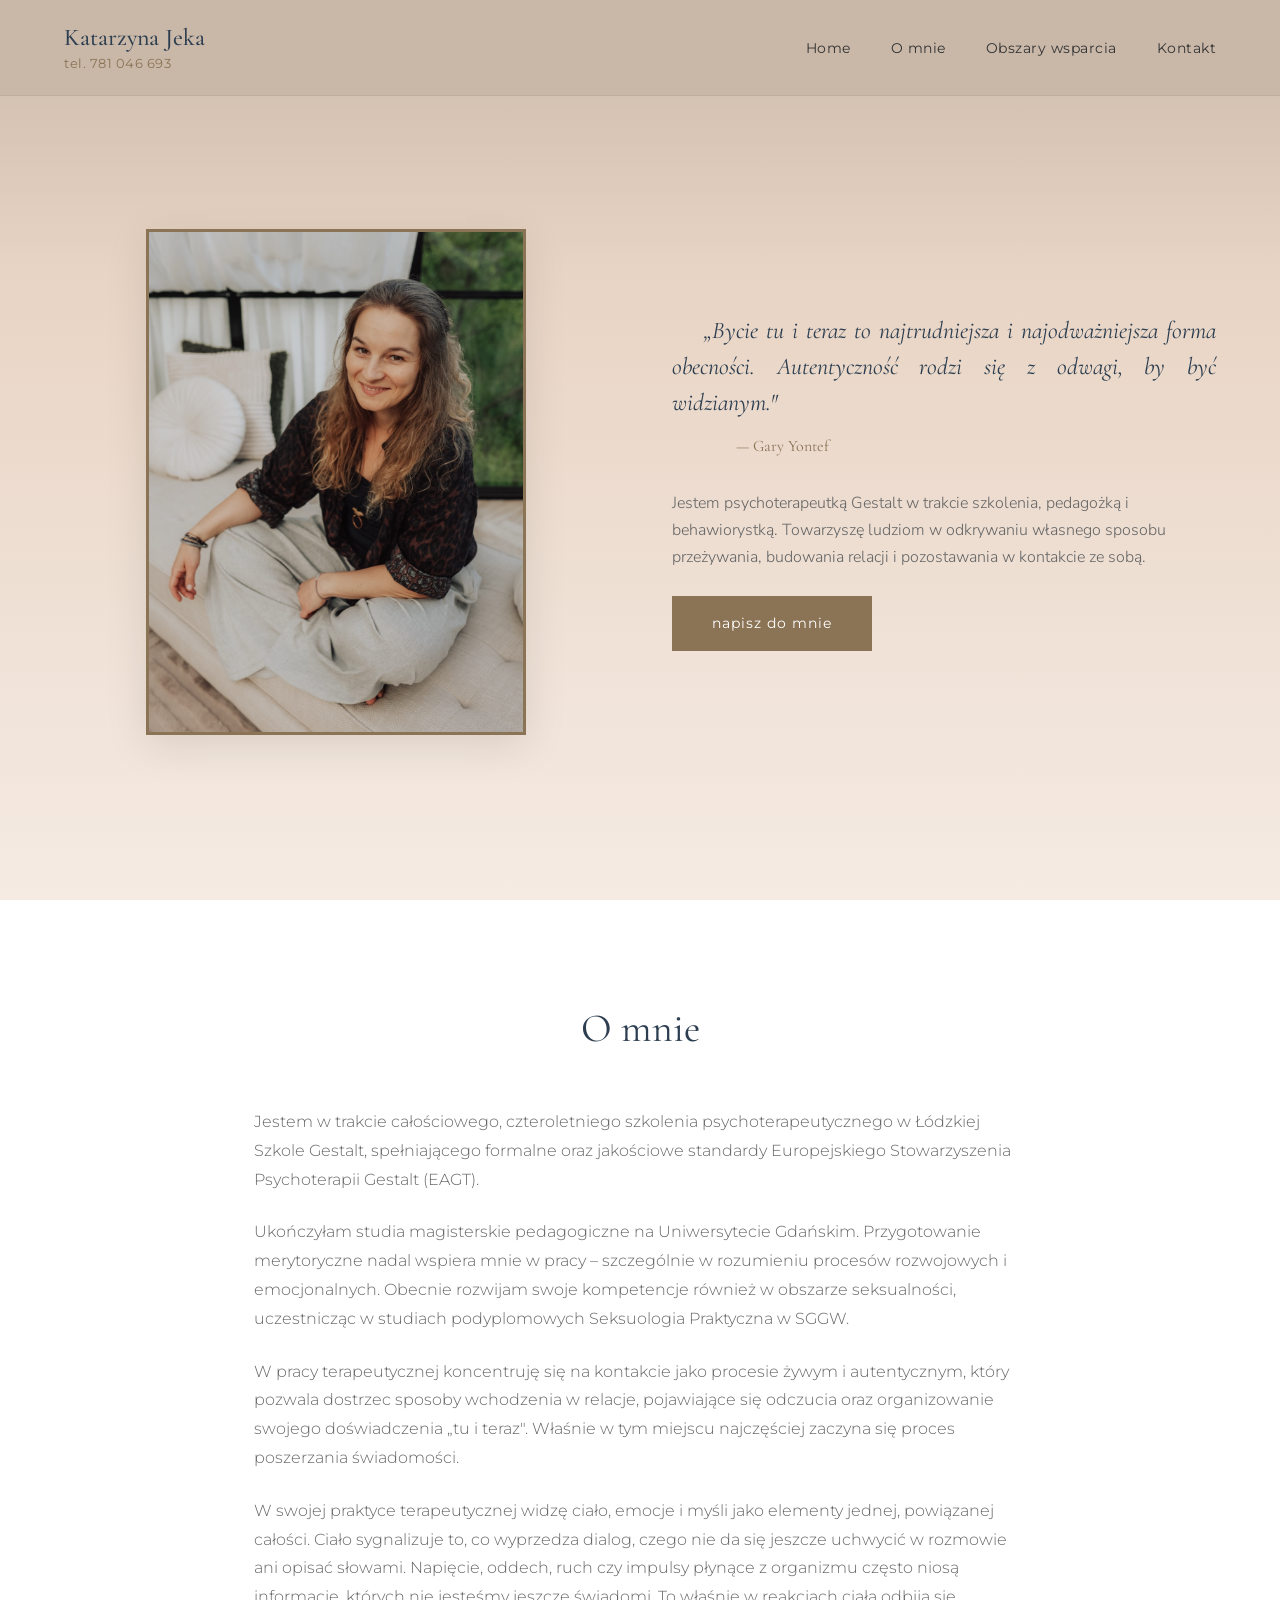
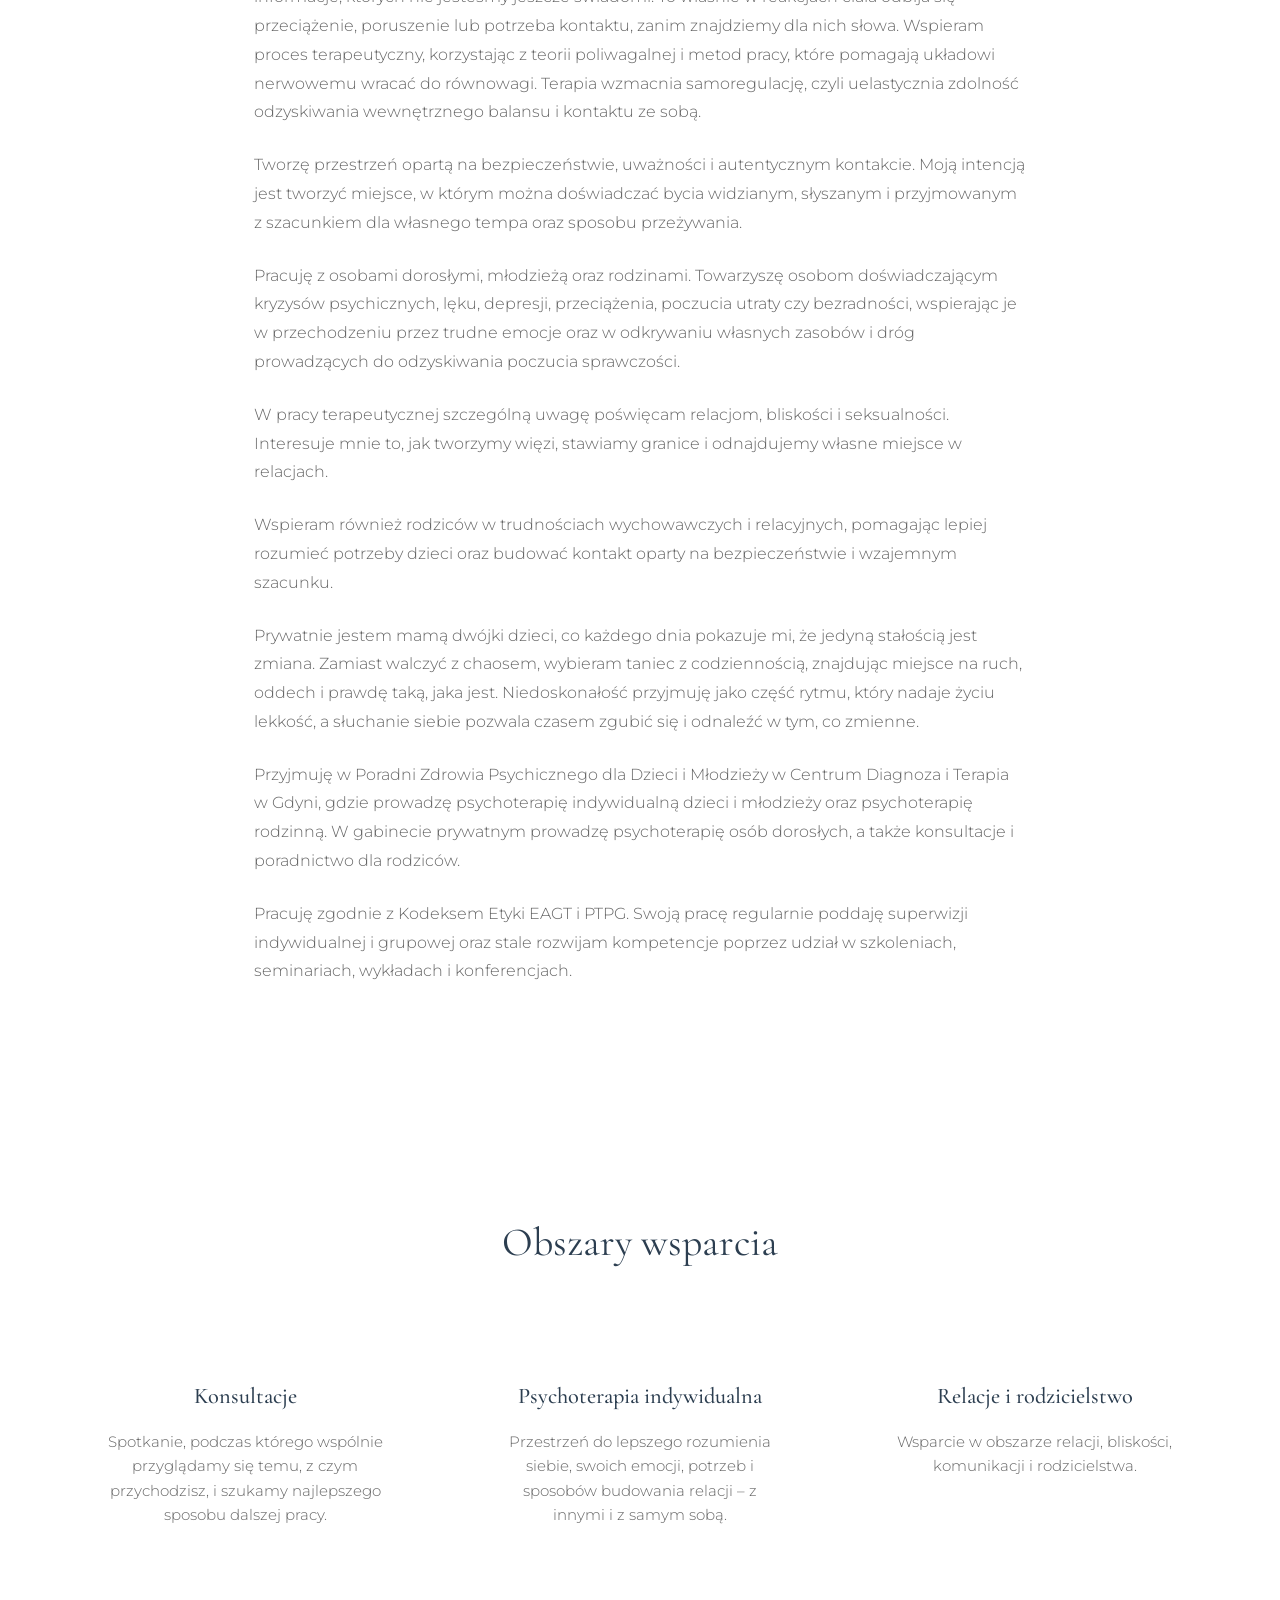
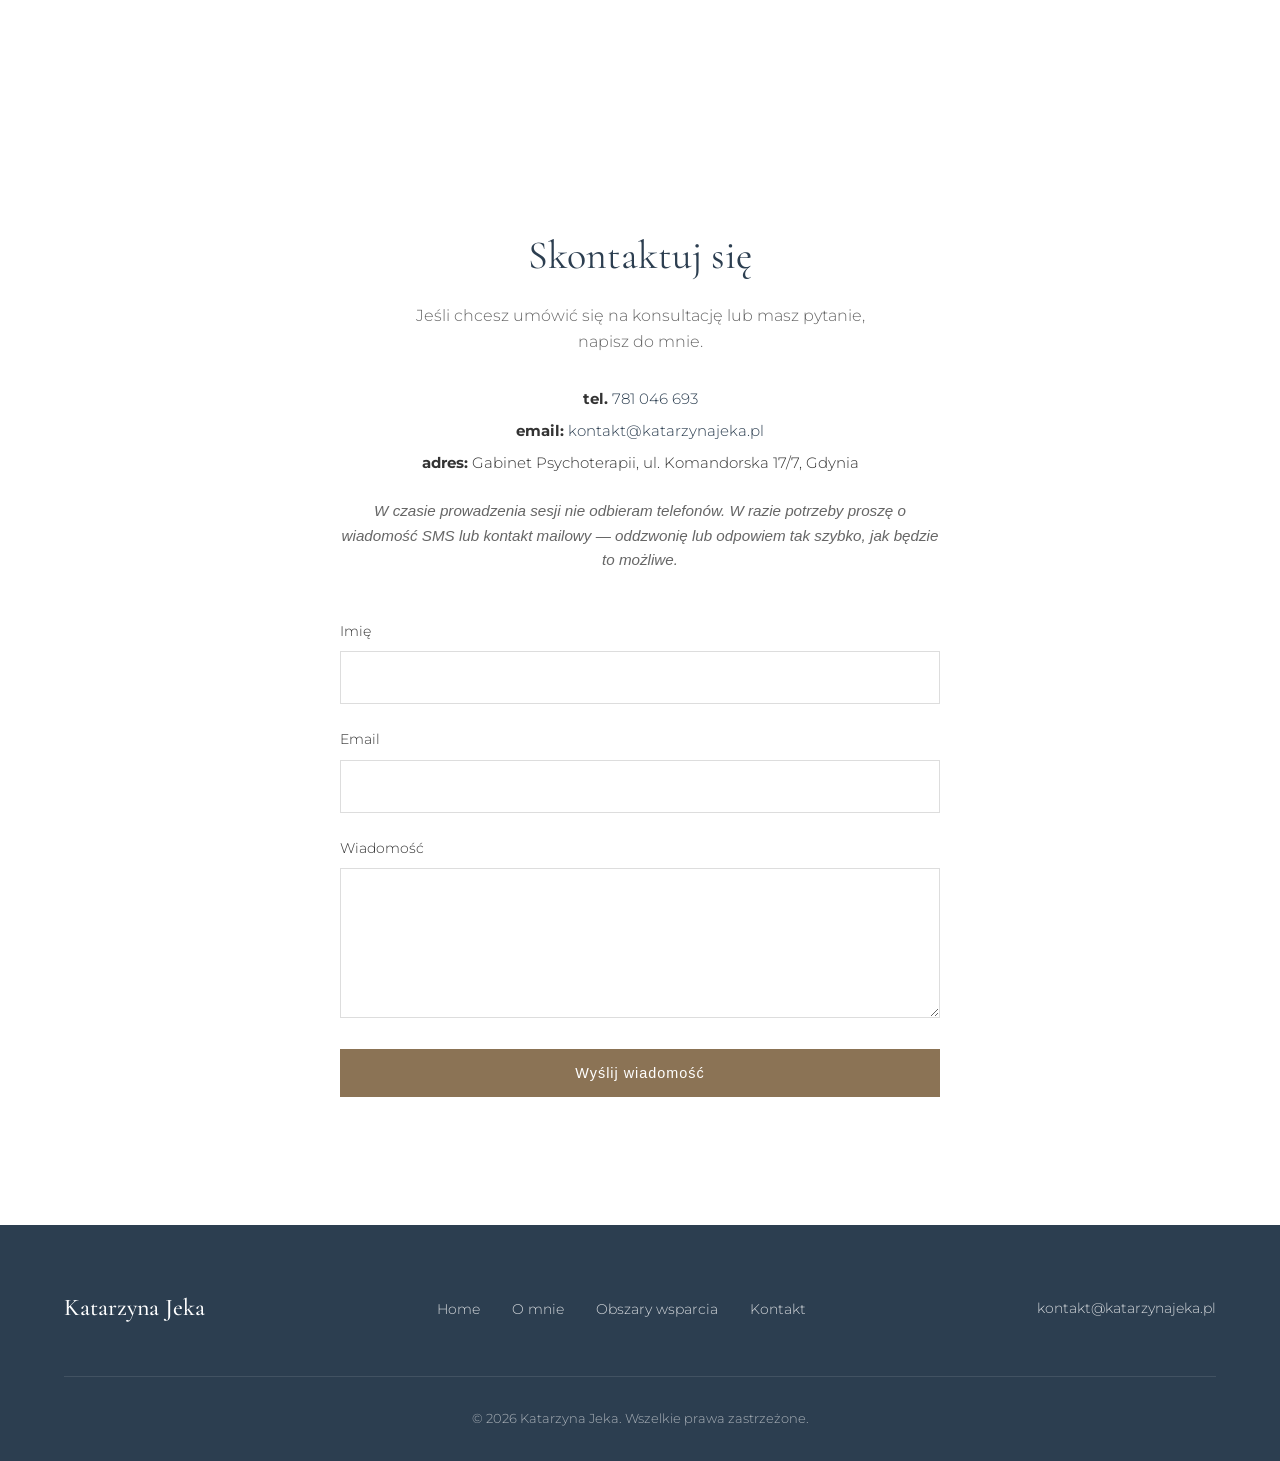
==== commit 0ec9b104: "Numer telefonu pod logo + jaśniejszy button hero Co-Authored-By: Claude Opus 4.7 (1M context) <norep" ====
--- a/index.html
+++ b/index.html
@@ -12,7 +12,10 @@
 <body>
     <header>
         <nav>
-            <div class="logo">Katarzyna Jeka</div>
+            <div class="logo">
+                Katarzyna Jeka
+                <a href="tel:+48781046693" class="logo-phone">tel. 781 046 693</a>
+            </div>
             <ul class="nav-links">
                 <li><a href="#home">Home</a></li>
                 <li><a href="#about">O mnie</a></li>
--- a/style.css
+++ b/style.css
@@ -54,6 +54,24 @@
     font-size: 1.5rem;
     font-weight: 500;
     color: var(--color-primary);
+    display: flex;
+    flex-direction: column;
+    line-height: 1.2;
+}
+
+.logo-phone {
+    font-family: var(--font-body);
+    font-size: 0.8rem;
+    font-weight: 400;
+    color: var(--color-secondary);
+    text-decoration: none;
+    letter-spacing: 0.5px;
+    margin-top: 0.2rem;
+    transition: color 0.3s ease;
+}
+
+.logo-phone:hover {
+    color: var(--color-primary);
 }
 
 .nav-links {
@@ -124,7 +142,7 @@
 .btn {
     display: inline-block;
     padding: 1rem 2.5rem;
-    background: var(--color-primary);
+    background: var(--color-secondary);
     color: white;
     text-decoration: none;
     font-size: 0.9rem;
@@ -136,7 +154,7 @@
 }
 
 .btn:hover {
-    background: var(--color-secondary);
+    background: var(--color-primary);
     transform: translateY(-2px);
 }
 
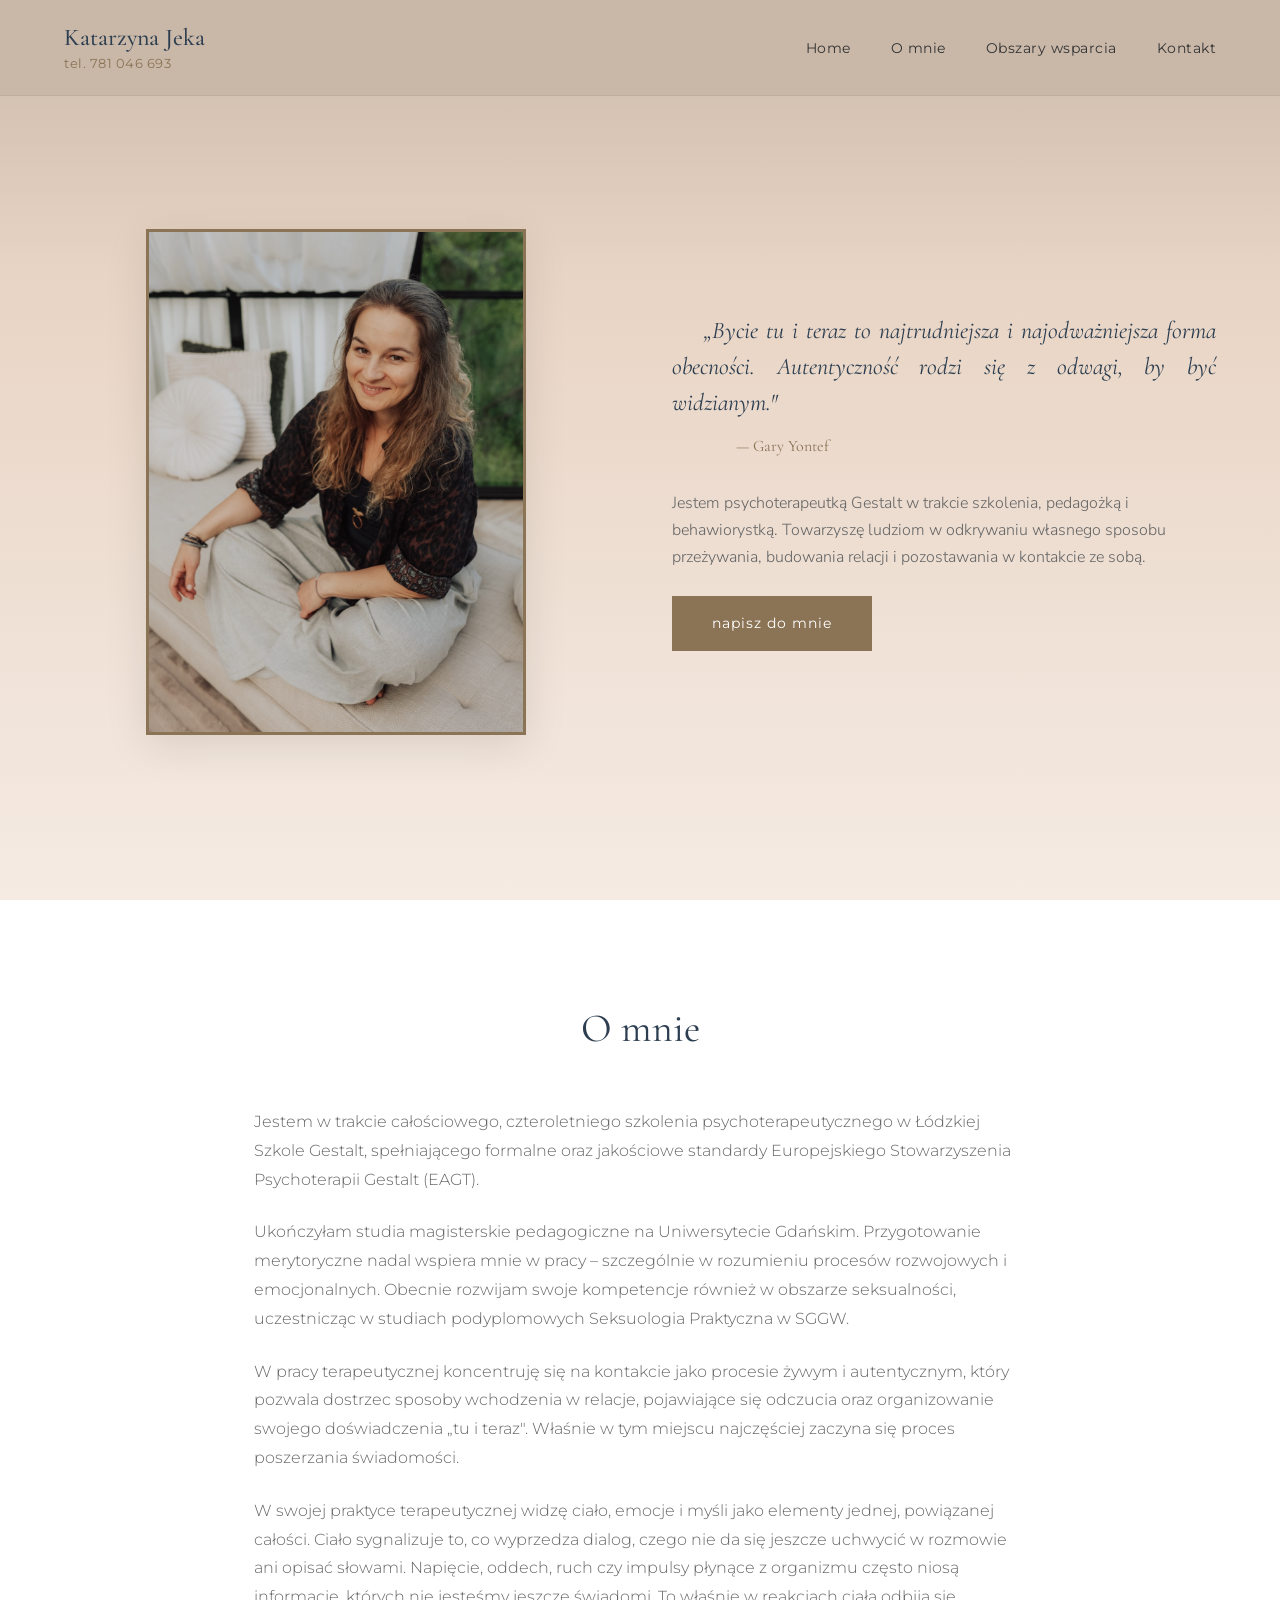
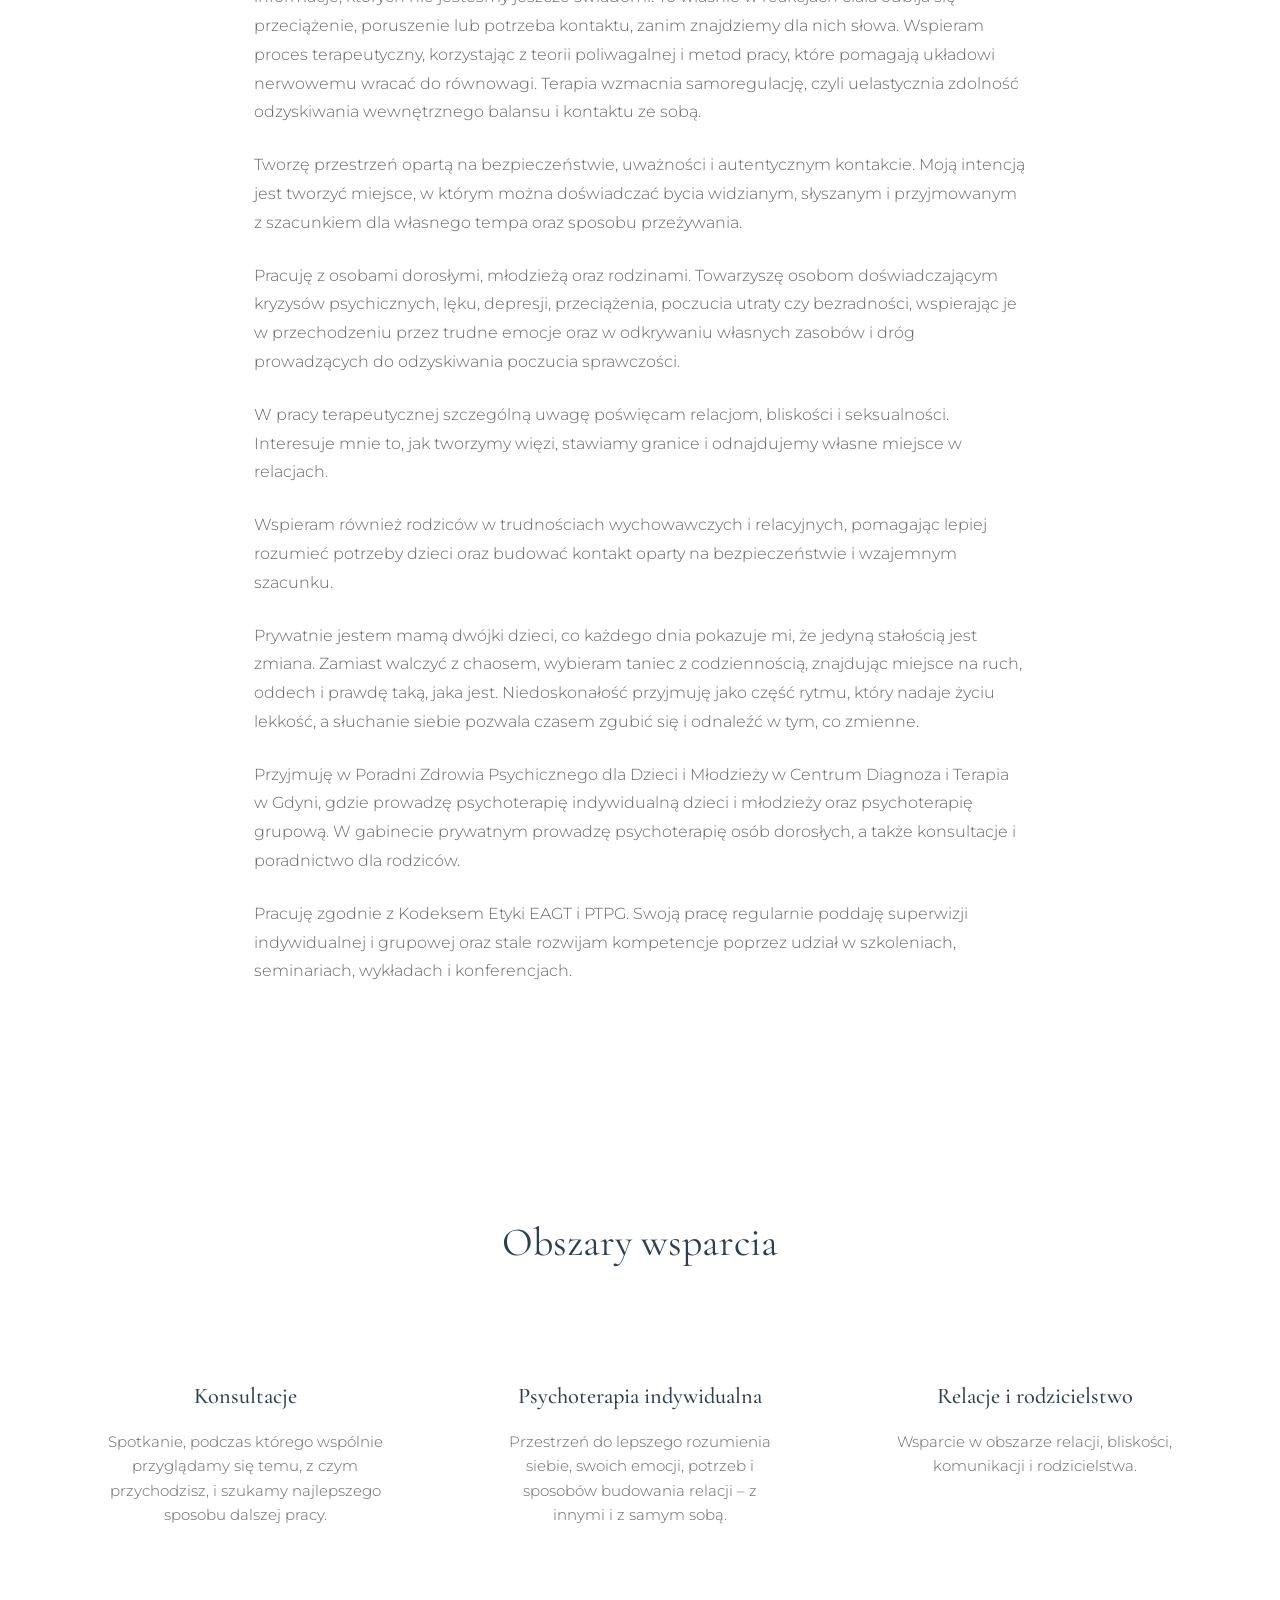
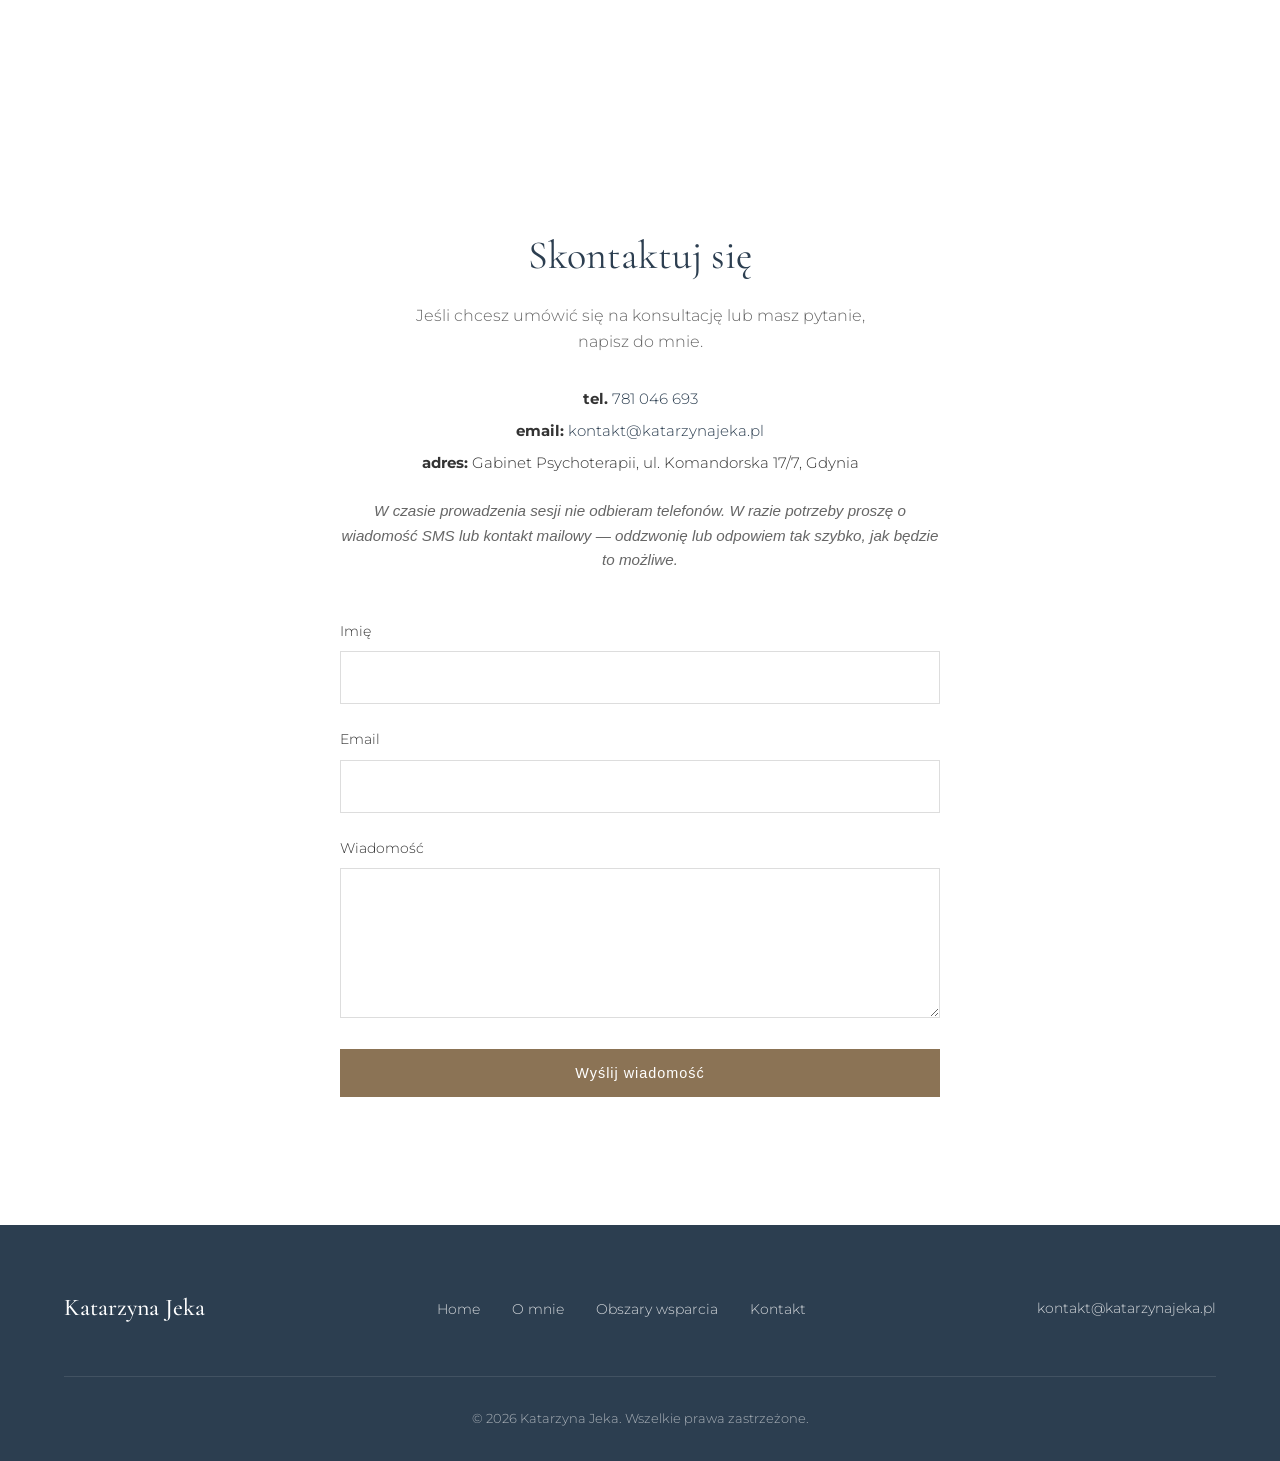
==== commit 2c205638: "Zmiana opisu: psychoterapia grupowa zamiast rodzinnej Co-Authored-By: Claude Opus 4.8 (1M context) <" ====
--- a/index.html
+++ b/index.html
@@ -54,7 +54,7 @@
                 <p>W pracy terapeutycznej szczególną uwagę poświęcam relacjom, bliskości i seksualności. Interesuje mnie to, jak tworzymy więzi, stawiamy granice i odnajdujemy własne miejsce w relacjach.</p>
                 <p>Wspieram również rodziców w trudnościach wychowawczych i relacyjnych, pomagając lepiej rozumieć potrzeby dzieci oraz budować kontakt oparty na bezpieczeństwie i wzajemnym szacunku.</p>
                 <p>Prywatnie jestem mamą dwójki dzieci, co każdego dnia pokazuje mi, że jedyną stałością jest zmiana. Zamiast walczyć z chaosem, wybieram taniec z codziennością, znajdując miejsce na ruch, oddech i prawdę taką, jaka jest. Niedoskonałość przyjmuję jako część rytmu, który nadaje życiu lekkość, a słuchanie siebie pozwala czasem zgubić się i odnaleźć w tym, co zmienne.</p>
-                <p>Przyjmuję w Poradni Zdrowia Psychicznego dla Dzieci i Młodzieży w Centrum Diagnoza i Terapia w Gdyni, gdzie prowadzę psychoterapię indywidualną dzieci i młodzieży oraz psychoterapię rodzinną. W gabinecie prywatnym prowadzę psychoterapię osób dorosłych, a także konsultacje i poradnictwo dla rodziców.</p>
+                <p>Przyjmuję w Poradni Zdrowia Psychicznego dla Dzieci i Młodzieży w Centrum Diagnoza i Terapia w Gdyni, gdzie prowadzę psychoterapię indywidualną dzieci i młodzieży oraz psychoterapię grupową. W gabinecie prywatnym prowadzę psychoterapię osób dorosłych, a także konsultacje i poradnictwo dla rodziców.</p>
                 <p>Pracuję zgodnie z Kodeksem Etyki EAGT i PTPG. Swoją pracę regularnie poddaję superwizji indywidualnej i grupowej oraz stale rozwijam kompetencje poprzez udział w szkoleniach, seminariach, wykładach i konferencjach.</p>
             </div>
         </section>
